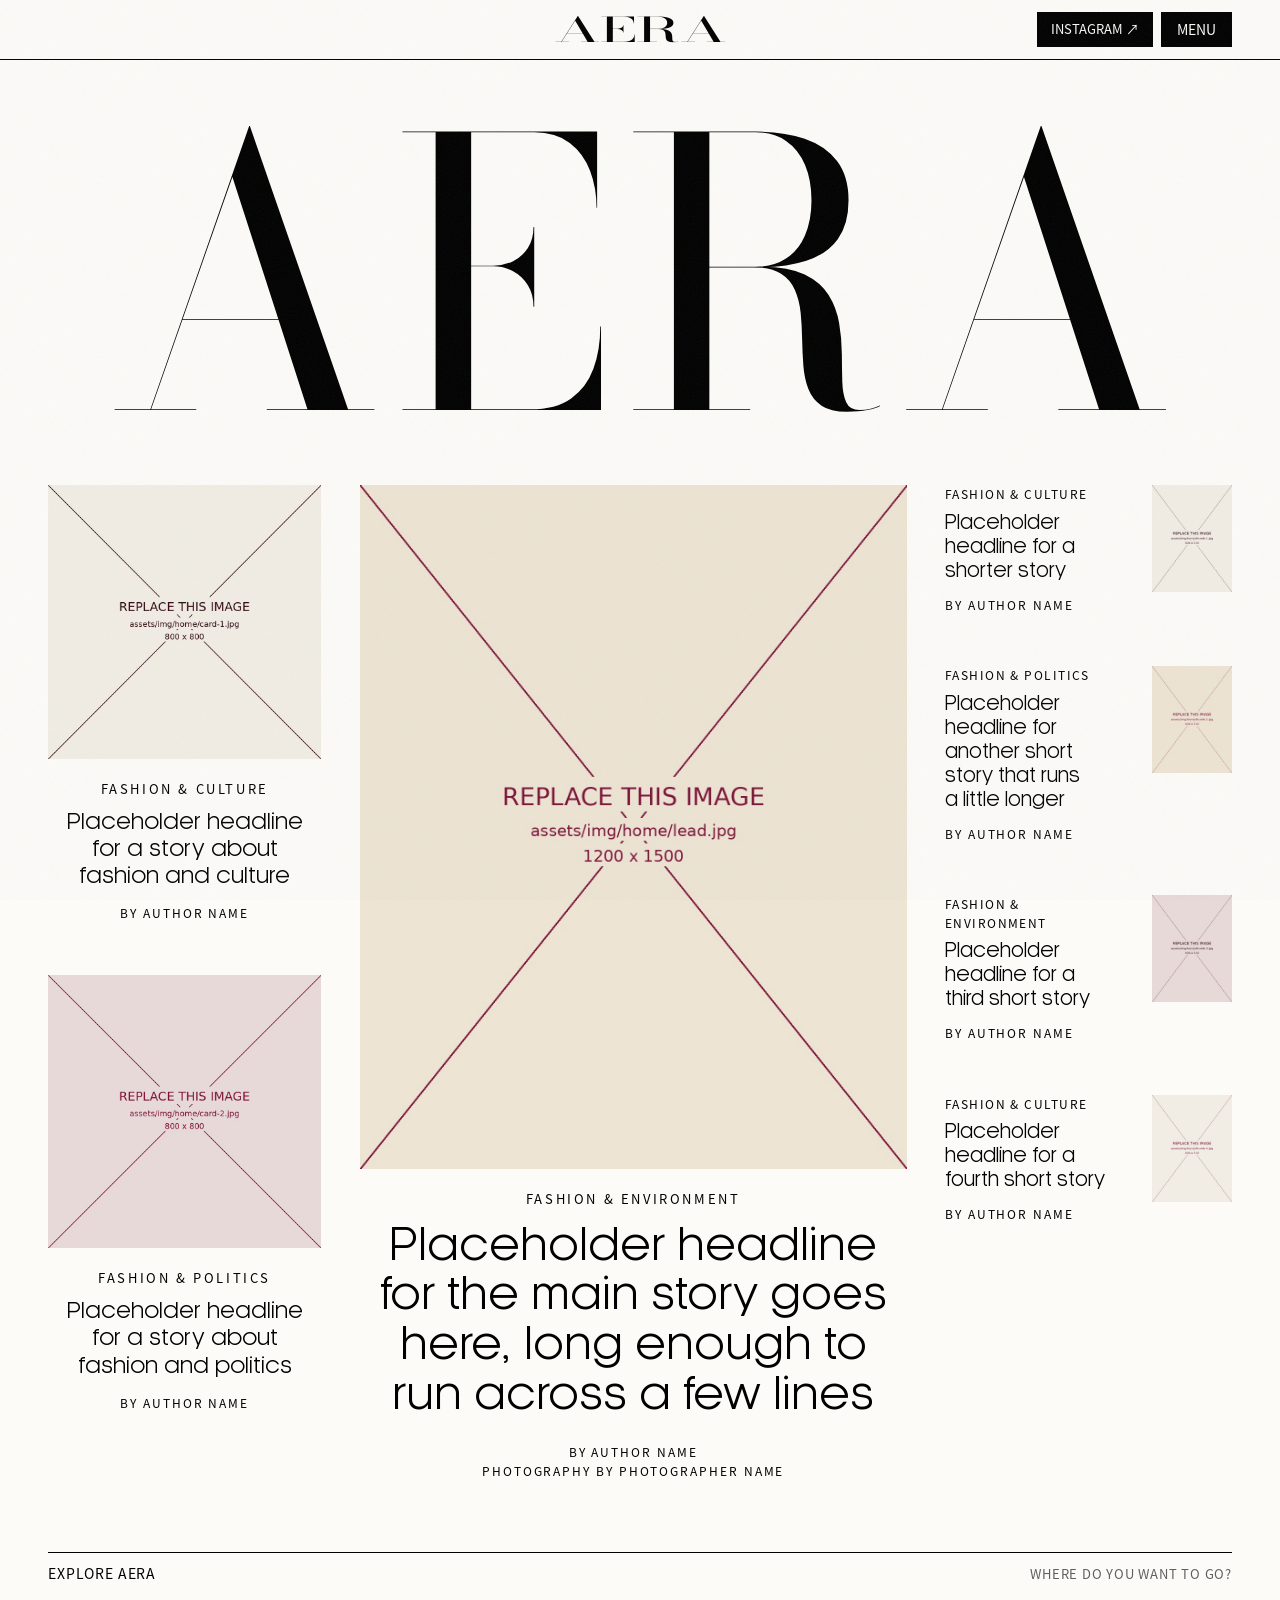
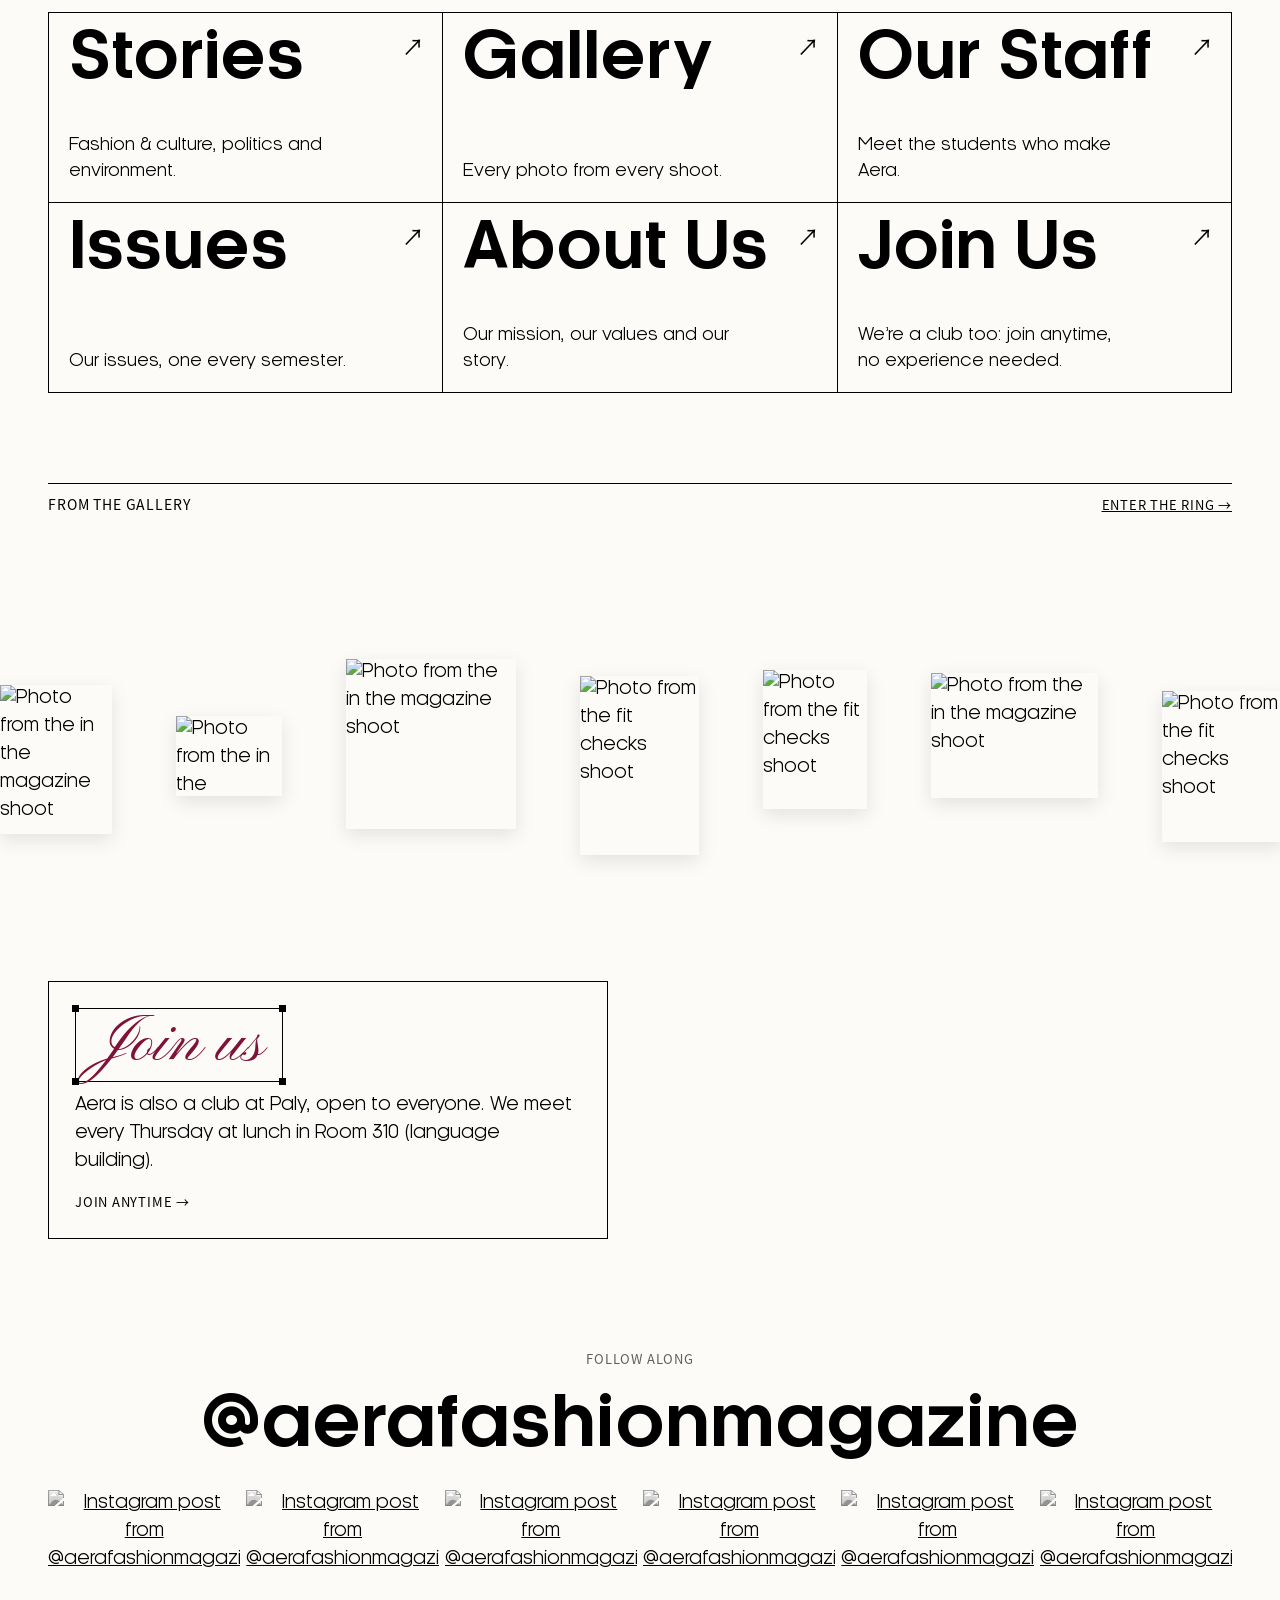
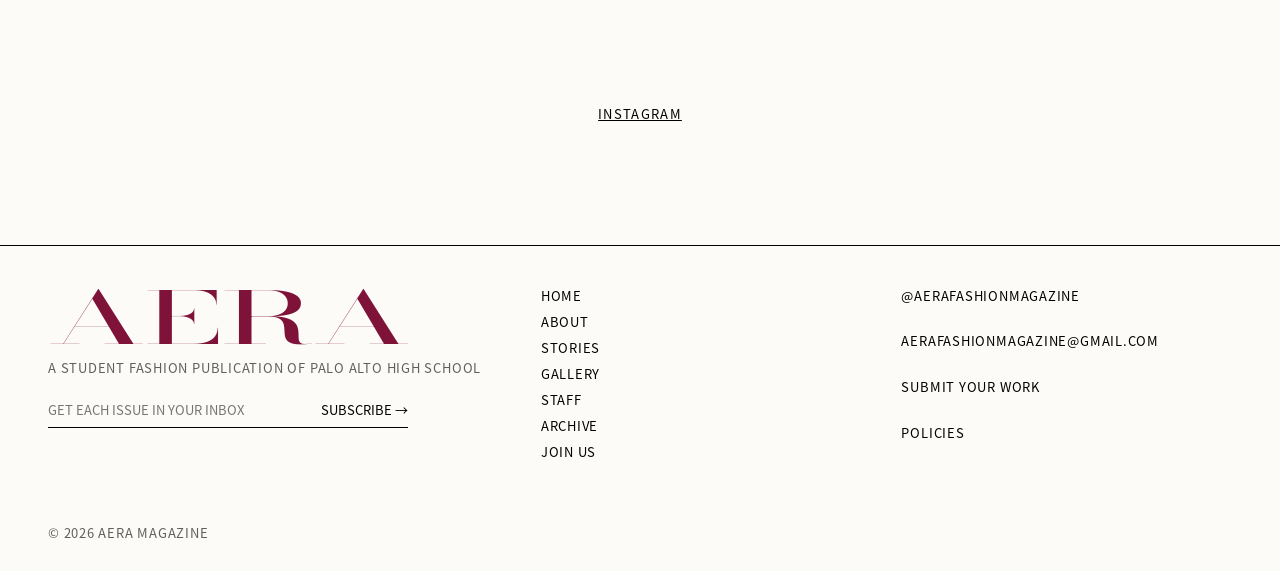
==== index.html @ 4d57c0d3 "Add the lace hover effect to the top bar AERA logo Hovering (or keyboard-focusing) the logo now fill" ====
<!doctype html>
<html lang="en">
<head>
  <meta charset="utf-8">
  <meta name="viewport" content="width=device-width, initial-scale=1">
  <title>Aera Magazine</title>
  <meta name="description" content="Aera Magazine — a student-run fashion publication. Stories, photography, staff and every issue.">
  <link rel="preconnect" href="https://fonts.googleapis.com">
  <link rel="preconnect" href="https://fonts.gstatic.com" crossorigin>
  <link href="https://fonts.googleapis.com/css2?family=Anton&family=Bodoni+Moda:opsz,wght@6..96,400..700&family=Pinyon+Script&display=swap" rel="stylesheet">
  <link rel="preload" href="assets/fonts/OPTIOnyx.otf" as="font" type="font/otf" crossorigin>
  <link rel="stylesheet" href="assets/css/style.css?v=2026111222451">
</head>
<body data-page="home">
  <div id="site-header"></div>

  <main>

    <section class="hero-name">
      <h1 class="wordmark" aria-label="Aera">
        <span>A</span><span>E</span><span>R</span><span>A</span>
      </h1>
    </section>

    <!-- FEATURED STORIES (placeholder content: see "Home page featured stories" in HOW-TO-EDIT.md)
         Photos: replace the files in assets/img/home/ keeping the same file names (lead.jpg, card-1.jpg, card-2.jpg, thumb-1.jpg … thumb-4.jpg).
         Words: change the text between the tags. Each link goes to the Stories page until a story has its own page.
         The bookshelf now lives on the Archive page. -->
    <section class="feed" aria-label="Featured stories">

      <div class="feed-col feed-left">
        <article class="feed-card">
          <a href="stories.html">
            <img src="assets/img/home/card-1.jpg" alt="Placeholder photo for a story" width="800" height="800">
            <span class="feed-cat">Fashion &amp; Culture</span>
            <h3 class="feed-title">Placeholder headline for a story about fashion and culture</h3>
            <span class="feed-by">By Author Name</span>
          </a>
        </article>
        <article class="feed-card">
          <a href="stories.html">
            <img src="assets/img/home/card-2.jpg" alt="Placeholder photo for a story" width="800" height="800">
            <span class="feed-cat">Fashion &amp; Politics</span>
            <h3 class="feed-title">Placeholder headline for a story about fashion and politics</h3>
            <span class="feed-by">By Author Name</span>
          </a>
        </article>
      </div>

      <div class="feed-col feed-main">
        <article class="feed-card feed-lead">
          <a href="stories.html">
            <img src="assets/img/home/lead.jpg" alt="Placeholder photo for the main story" width="1200" height="1500">
            <span class="feed-cat">Fashion &amp; Environment</span>
            <h3 class="feed-title">Placeholder headline for the main story goes here, long enough to run across a few lines</h3>
            <span class="feed-by">By Author Name<br>Photography by Photographer Name</span>
          </a>
        </article>
      </div>

      <div class="feed-col feed-right">
        <article class="feed-item">
          <a href="stories.html">
            <div class="feed-text">
              <span class="feed-cat">Fashion &amp; Culture</span>
              <h3 class="feed-title">Placeholder headline for a shorter story</h3>
              <span class="feed-by">By Author Name</span>
            </div>
            <img src="assets/img/home/thumb-1.jpg" alt="Placeholder photo for a story" width="400" height="533">
          </a>
        </article>
        <article class="feed-item">
          <a href="stories.html">
            <div class="feed-text">
              <span class="feed-cat">Fashion &amp; Politics</span>
              <h3 class="feed-title">Placeholder headline for another short story that runs a little longer</h3>
              <span class="feed-by">By Author Name</span>
            </div>
            <img src="assets/img/home/thumb-2.jpg" alt="Placeholder photo for a story" width="400" height="533">
          </a>
        </article>
        <article class="feed-item">
          <a href="stories.html">
            <div class="feed-text">
              <span class="feed-cat">Fashion &amp; Environment</span>
              <h3 class="feed-title">Placeholder headline for a third short story</h3>
              <span class="feed-by">By Author Name</span>
            </div>
            <img src="assets/img/home/thumb-3.jpg" alt="Placeholder photo for a story" width="400" height="533">
          </a>
        </article>
        <article class="feed-item">
          <a href="stories.html">
            <div class="feed-text">
              <span class="feed-cat">Fashion &amp; Culture</span>
              <h3 class="feed-title">Placeholder headline for a fourth short story</h3>
              <span class="feed-by">By Author Name</span>
            </div>
            <img src="assets/img/home/thumb-4.jpg" alt="Placeholder photo for a story" width="400" height="533">
          </a>
        </article>
      </div>

    </section>

    <div class="wrap">
      <!-- explore: one big, obvious door into every section -->
      <section style="margin-top:70px" aria-label="Explore Aera">
        <div class="section-label"><h2>explore aera</h2><span class="mono muted">where do you want to go?</span></div>
        <nav class="explore">
          <a class="tile" href="stories.html" data-view="go →"><span class="t">Stories</span><span class="d">Fashion &amp; culture, politics and environment.</span><span class="arrow">↗</span></a>
          <a class="tile" href="gallery.html" data-view="go →"><span class="t">Gallery</span><span class="d">Every photo from every shoot.</span><span class="arrow">↗</span></a>
          <a class="tile" href="staff.html" data-view="go →"><span class="t">Our Staff</span><span class="d">Meet the students who make Aera.</span><span class="arrow">↗</span></a>
          <a class="tile" href="archive.html" data-view="go →"><span class="t">Issues</span><span class="d">Our issues, one every semester.</span><span class="arrow">↗</span></a>
          <a class="tile" href="about.html" data-view="go →"><span class="t">About Us</span><span class="d">Our mission, our values and our story.</span><span class="arrow">↗</span></a>
          <a class="tile" href="join.html" data-view="go →"><span class="t">Join Us</span><span class="d">We’re a club too: join anytime, no experience needed.</span><span class="arrow">↗</span></a>
        </nav>
      </section>
    </div>

    <!-- gallery teaser -->
    <section style="margin-top:90px">
      <div class="wrap"><div class="section-label"><h2>from the gallery</h2><a class="mono" href="gallery.html">enter the ring →</a></div></div>
      <div class="marquee"><div class="marquee-track" id="marquee"></div></div>
    </section>

    <div class="wrap">
      <section class="mission-strip">
        <a class="join-card reveal" href="join.html" data-view="join →">
          <span class="select-box"><i></i><span class="script">Join us</span></span>
          <p>Aera is also a club at Paly, open to everyone. We meet every Thursday at lunch in Room 310 (language building).</p>
          <p class="mono" style="margin-top:16px">join anytime →</p>
        </a>
      </section>

      <section class="ig-block">
        <span class="mono muted">follow along</span>
        <a class="ig-handle" href="https://www.instagram.com/aerafashionmagazine/" target="_blank" rel="noopener">@aerafashionmagazine</a>
        <div class="ig-grid" id="ig-grid"></div>
        <div class="socials"><a href="https://www.instagram.com/aerafashionmagazine/" target="_blank" rel="noopener">instagram</a></div>
      </section>
    </div>
  </main>

  <div id="site-footer"></div>

  <script src="assets/js/data.js?v=2026111222451"></script>
  <script src="assets/js/main.js?v=2026111222451"></script>
</body>
</html>
---- assets/css/style.css ----
/* ==================================================================
   AERA MAGAZINE — styles
   Quiet paper frame + loud editorial moments.
================================================================== */

/* RODE (Noto Sans CJK, SIL OFL) cut down to Latin: section headers, bylines, labels, always ALL CAPS */
@font-face { font-family: 'Rode'; src: url('../fonts/rode.woff2') format('woff2'); font-display: swap; }
/* Kamerik 105: titles (bold) and reading text (book). TODO: confirm a web licence */
@font-face { font-family: 'Kamerik'; src: url('../fonts/kamerik-book.woff2') format('woff2'); font-weight: 400; font-display: swap; }
@font-face { font-family: 'Kamerik'; src: url('../fonts/kamerik-bold.woff2') format('woff2'); font-weight: 700; font-display: swap; }
@font-face { font-family: 'Kamerik Title'; src: url('../fonts/kamerik-bold.woff2') format('woff2'); font-display: swap; }
/* brand font — OPTI Onyx (Castcraft). TODO: confirm a web licence before going public */
@font-face {
  font-family: 'Onyx';
  src: url('../fonts/OPTIOnyx.otf') format('opentype');
  font-display: swap;
}

:root {
  --paper: #FCFBF8;   /* page background: white with a hint of warmth */
  --panel: #F1EDE5;   /* soft stone behind the bookshelf and gallery ring */
  --ink: #000000;
  --muted: #5F5F5F;
  --line: #DDDDDD;

  /* AERA palette: mostly black & white, with these accents */
  --amaranth: #7F1239;           /* Dark Amaranth: main accent */
  --ivory: #FFF8E7;              /* Ivory Mist */
  --mahogany: #330B13;           /* Rich Mahogany */
  --pink: var(--ivory);          /* soft backgrounds */
  --butter: #FFF8E7;
  --cobalt: #000000;
  --magenta: #7F1239;
  --cherry: #7F1239;
  --yellow: #FFF8E7;
  --wine: #330B13;
  --forest: #330B13;
  --orange: #7F1239;
  --mustard: #FFF8E7;

  --logo: #7F1239;               /* AERA logo colour (dark amaranth) */
  --issue: var(--pink);          /* current issue colour — re-theme per issue */

  --f-brand: 'Onyx', 'Bodoni Moda', Georgia, serif;   /* AERA logo font: only for the word AERA */
  --f-title: 'Bodoni Moda', 'Didot', Georgia, serif;  /* big display titles (page titles, ring, menu) */
  --f-display: 'Montserrat', system-ui, sans-serif;
  --f-mono: 'Rode', 'Helvetica Neue', Arial, sans-serif;  /* labels, bylines, small text: always uppercase */
  --f-dot: var(--f-mono);
  --f-serif: 'Kamerik', 'Helvetica Neue', Arial, sans-serif;  /* descriptions + article text */
  --f-didone: var(--f-serif);
  --f-cond: 'Kamerik Title', 'Helvetica Neue', Arial, sans-serif;  /* article/section titles: Kamerik bold, normal case */
  --f-script: 'Pinyon Script', cursive;
  --f-num: 'Anton', 'Impact', sans-serif;  /* big numbers only (01, 02, 03) */

  --gutter: clamp(16px, 4vw, 48px);
  --nav-h: 60px;
}

*, *::before, *::after { box-sizing: border-box; }
html { scroll-behavior: smooth; }
body {
  margin: 0;
  background: var(--paper);
  color: var(--ink);
  font-family: var(--f-serif);
  font-size: 18px;
  line-height: 1.55;
  -webkit-font-smoothing: antialiased;
  overflow-x: hidden;
}
img { display: block; max-width: 100%; }
a { color: inherit; }
button { font: inherit; color: inherit; background: none; border: 0; cursor: pointer; padding: 0; }
::selection { background: var(--magenta); color: #fff; }

/* film grain over everything */
body::after {
  content: '';
  position: fixed; inset: 0;
  pointer-events: none;
  z-index: 9000;
  opacity: .06;
  background-image: url("data:image/svg+xml,%3Csvg xmlns='http://www.w3.org/2000/svg' width='180' height='180'%3E%3Cfilter id='n'%3E%3CfeTurbulence type='fractalNoise' baseFrequency='.85' numOctaves='3' stitchTiles='stitch'/%3E%3C/filter%3E%3Crect width='100%25' height='100%25' filter='url(%23n)'/%3E%3C/svg%3E");
}

/* ---------- type helpers ---------- */
.mono { font-family: var(--f-mono); font-size: 13px; letter-spacing: .06em; text-transform: uppercase; }
.dot  { font-family: var(--f-dot); text-transform: uppercase; font-weight: 400; letter-spacing: .08em; }
.script { font-family: var(--f-script); font-weight: 400; }
.muted { color: var(--muted); }
.wrap { padding-inline: var(--gutter); max-width: 1440px; margin-inline: auto; }
.sr-only { position: absolute; width: 1px; height: 1px; overflow: hidden; clip: rect(0 0 0 0); white-space: nowrap; }

.section-label {
  display: flex; justify-content: space-between; align-items: baseline;
  border-top: 1px solid var(--ink);
  padding-top: 10px; margin-bottom: 28px;
}
.section-label h2 { font-family: var(--f-mono); font-size: 14px; font-weight: 700; font-weight: 400; letter-spacing: .06em; margin: 0; text-transform: uppercase; }

:focus-visible { outline: 2px solid var(--cobalt); outline-offset: 3px; }

/* ---------- nav ---------- */
.site-nav {
  position: sticky; top: 0; z-index: 500;
  height: var(--nav-h);
  display: flex; align-items: center; justify-content: space-between; gap: 16px;
  padding-inline: var(--gutter);
  background: color-mix(in srgb, var(--paper) 94%, transparent);
  backdrop-filter: blur(8px);
  -webkit-backdrop-filter: blur(8px);
  border-bottom: 1px solid var(--ink);
}
.site-nav a { text-decoration: none; }
/* logo: centred, and stretched wide like the brand logo file (OPTIOnyx at scaleX 1.83, no extra tracking) */
.nav-logo { position: absolute; left: 50%; top: 50%; transform: translate(-50%, -50%) scaleX(1.83); font-family: var(--f-brand); font-weight: 400; letter-spacing: 0; font-size: 34px; line-height: 1; text-transform: uppercase; color: var(--ink); white-space: nowrap; padding: .15em .2em; /* room so the lace hover paints right up to the letter edges */ }
@media (max-width: 480px) { .nav-logo { font-size: 28px; } }   /* keeps it clear of the menu button on small phones */
/* hover (or keyboard focus): the same lace print as the big AERA, across the whole word. The tile is sized to cancel the logo's 1.83x stretch, so the lace isn't squashed. */
.nav-logo:hover, .nav-logo:focus-visible {
  background: url('../img/lace-texture.webp') center / calc(1.8em / 1.83) 2.755em, var(--logo);
  -webkit-background-clip: text; background-clip: text;
  -webkit-text-fill-color: transparent;
}
.nav-logo small { font-family: var(--f-mono); font-size: 10px; letter-spacing: .08em; text-transform: uppercase; color: var(--magenta); margin-left: -.2em; }
.nav-links { display: none; }   /* tabs removed: the menu button covers every page */
/* tabs: clear pills, the current page is filled pink */
.nav-links a {
  font-family: var(--f-mono); text-transform: uppercase; font-size: 14px; letter-spacing: .03em;
  padding: 7px 14px; border-radius: 0; border: 1px solid transparent;
  transition: background .2s, color .2s, border-color .2s;
}
.nav-links a:hover { border-color: var(--ink); }
.nav-links a[aria-current="page"] { background: var(--magenta); color: #fff; border-color: var(--magenta); font-weight: 700; }
.nav-ig { font-family: var(--f-mono); text-transform: uppercase; font-size: 13px; white-space: nowrap; padding: 7px 14px; border-radius: 0; background: var(--ink); color: var(--paper); }
.nav-ig:hover { background: var(--magenta); }
.nav-toggle { font-family: var(--f-mono); text-transform: uppercase; font-size: 14px; padding: 7px 16px; border-radius: 0; background: var(--ink); color: var(--paper); }

.nav-right { display: flex; align-items: center; gap: 8px; margin-left: auto; }   /* keeps the menu button on the right now the logo is centred */
.nav-toggle { display: block !important; }
@media (max-width: 1100px) { .nav-links, .nav-ig { display: none; } }

/* full-screen menu — every screen size */
.mobile-menu {
  position: fixed; inset: 0; z-index: 600;
  background: var(--ink); color: var(--paper);
  display: grid; grid-template-columns: 1fr; grid-template-rows: auto 1fr;
  padding: 16px var(--gutter) 28px;
  transform: translateY(-100%);
  transition: transform .55s cubic-bezier(.7, 0, .2, 1);
  overflow-y: auto;
}
.mobile-menu.open { transform: none; }
.menu-top { display: flex; justify-content: space-between; align-items: center; min-height: calc(var(--nav-h) - 16px); }
.menu-logo { font-family: var(--f-brand); font-size: 34px; letter-spacing: 0; text-transform: uppercase; color: var(--ivory); transform: scaleX(1.83); transform-origin: left center; }   /* on the black menu; wide like the brand logo file, same as .nav-logo */
.mobile-menu .close { font-family: var(--f-mono); text-transform: uppercase; font-size: 14px; color: var(--ink); background: var(--paper); padding: 7px 16px; }
.mobile-menu .close:hover { background: var(--magenta); color: #fff; }
/* page names with the meeting + Instagram line right under them, centred together */
.menu-body { display: flex; flex-direction: column; justify-content: center; gap: 26px; padding: 24px 0; }
.menu-links { display: flex; flex-direction: column; }
@media (min-width: 1000px) { .menu-body { padding-right: calc(clamp(70px, 9vw, 130px) + 40px); } }
.menu-links a { display: block; text-decoration: none; border-bottom: 1px solid #ffffff1f; padding: 2px 0; color: #ffffff99; }
.menu-links span { display: inline-block; font-family: var(--f-title); text-transform: uppercase; font-size: clamp(36px, min(9.5vh, 15vw), 112px); line-height: .98; letter-spacing: .02em; transition: color .25s, transform .35s cubic-bezier(.3, 1.4, .5, 1); }
.menu-links a:hover span, .menu-links a:focus-visible span, .menu-links a[aria-current="page"] span { color: var(--paper); }
/* faint vertical lace trim down the right edge of the menu */
.mobile-menu::after { content: ''; position: absolute; top: 0; right: 0; bottom: 0; width: clamp(70px, 9vw, 130px); pointer-events: none;
  background: url('../img/lace-vertical-white.webp') repeat-y right center / 100% auto; opacity: .14; }
.menu-links a:hover span { transform: translateX(14px); }
.menu-info { display: flex; flex-wrap: wrap; gap: 6px 28px; color: #ffffff80; font-size: 11px; }
.menu-info p { margin: 0; }
.menu-info a { color: var(--paper); text-decoration: none; }
.menu-info a:hover { color: #FFF8E7; }
/* ---------- hero / ornament ---------- */
.ornament-row {
  display: grid; grid-template-columns: 1fr 1fr; gap: 6px;
  padding: 18px var(--gutter) 0;
}
.ornament { width: 100%; height: auto; overflow: visible; will-change: transform, opacity; }
.ornament path { fill: none; stroke: var(--ink); stroke-width: 2.3; stroke-linecap: round; stroke-linejoin: round; }

.hero-name { --fs: clamp(120px, 29vw, 400px); position: relative; text-align: center; padding: 56px var(--gutter) 10px; }
.hero-name .wordmark, .hero-name .hero-sub { position: relative; z-index: 2; }
.wordmark {
  font-family: var(--f-brand); font-weight: 400;
  font-size: var(--fs);
  letter-spacing: .04em; line-height: .86;
  color: var(--ink);
  margin: 0; padding-left: .04em;
  display: inline-flex;
}
.wordmark span { display: inline-block; }
.wordmark span:hover, .wordmark span.lit {
  /* lace print shows through the letter, in the logo colour */
  padding: .25em .3em; margin: -.25em -.3em;
  background: url('../img/lace-texture.webp') center / 1.8em auto, var(--logo);
  -webkit-background-clip: text; background-clip: text;
  -webkit-text-fill-color: transparent;
}
.hero-sub { display: flex; flex-direction: column; gap: 8px; margin-top: 34px; align-items: center; }
.hero-sub .mono { color: var(--muted); }

/* ---------- bookshelf ---------- */
.shelf-panel {
  position: relative;
  margin: 34px var(--gutter) 0;
  background: var(--panel);
  padding: 28px 0 0;
  overflow: hidden;
}
.panel-corners { position: absolute; inset: 12px 16px auto; display: flex; justify-content: space-between; z-index: 2; }
.panel-corners span { font-family: var(--f-mono); font-size: 11px; letter-spacing: .08em; text-transform: uppercase; }
.shelf-title {
  font-family: var(--f-title); font-weight: 400;
  font-size: clamp(48px, 8vw, 116px); line-height: .9;
  text-align: center; margin: 26px 0 0; letter-spacing: -.01em;
}
.aera-word { font-family: var(--f-brand); }
em { font-style: normal; }
main p em, main li em { color: var(--magenta); }
.shelf-title em, .page-title em { font-family: var(--f-script); font-style: normal; font-weight: 400; color: var(--magenta); font-size: 1.04em; letter-spacing: 0; text-transform: none; padding-right: .06em; }
.shelf {
  position: relative;
  height: 330px;
  margin-top: 18px;
  touch-action: pan-y;
  user-select: none;
  cursor: grab;
}
.shelf:active { cursor: grabbing; }
.shelf::after { content: ''; position: absolute; left: 0; right: 0; bottom: 0; height: 22px; background: linear-gradient(#0000, #0000000d); pointer-events: none; }
.shelf-hint { display: flex; justify-content: space-between; padding: 12px 16px 14px; }
.book {
  position: absolute; left: 0; bottom: 20px;
  height: var(--h);
  perspective: 1100px;
  text-decoration: none;
  will-change: transform;
}
.book-3d { position: absolute; inset: 0; transition: transform .35s ease; }
.book:hover .book-3d, .book.open .book-3d { transform: translateY(-10px); }
.spine, .cover {
  position: absolute; top: 0; left: 0; height: 100%;
  backface-visibility: hidden; -webkit-backface-visibility: hidden;
  will-change: transform;
  transition: transform .75s cubic-bezier(.6, .05, .2, 1), filter .75s;
  box-shadow: inset -2px 0 0 #0000001f, inset 2px 0 0 #ffffff26, 2px 2px 6px #0000001c;
}
.spine {
  width: var(--sw);
  background: var(--c);
  color: var(--t);
  transform-origin: right center;
  display: flex; flex-direction: column; align-items: center; justify-content: space-between;
  padding: 10px 0;
  overflow: hidden;
}
.book.lean .book-3d { transform: rotate(-4deg); transform-origin: bottom right; }
.book.lean:hover .book-3d, .book.lean.open .book-3d { transform: translateY(-10px); }
.spine-title { writing-mode: vertical-rl; transform: rotate(180deg); white-space: nowrap; line-height: 1; }
.spine-sub { writing-mode: vertical-rl; transform: rotate(180deg); font-family: var(--f-mono); font-size: 9px; letter-spacing: .1em; text-transform: uppercase; opacity: .8; }
.spine .dotmark { width: 6px; height: 6px; border-radius: 0; background: var(--cherry); flex: none; }
.f-cond   .spine-title { font-family: var(--f-cond); font-size: calc(var(--sw) * .58); letter-spacing: .04em; text-transform: uppercase; }
.f-didone .spine-title { font-family: var(--f-didone); font-size: calc(var(--sw) * .44); }
.f-mono   .spine-title { font-family: var(--f-mono); font-size: 10px; letter-spacing: .12em; text-transform: uppercase; }
.f-script .spine-title { font-family: var(--f-script); font-size: calc(var(--sw) * .55); }
.f-dot    .spine-title { font-family: var(--f-dot); text-transform: uppercase; font-weight: 600; font-size: calc(var(--sw) * .42); letter-spacing: .1em; }
.f-spaced .spine-title { font-family: var(--f-cond); font-size: calc(var(--sw) * .5); letter-spacing: .3em; text-transform: uppercase; }

.cover {
  width: var(--cw);
  transform-origin: left center;
  transform: rotateY(90deg);
  background: var(--c);
  color: #fff;
  overflow: hidden;
}
.cover img { width: 100%; height: 100%; object-fit: cover; }
.cover .mast {
  position: absolute; top: 8px; left: 0; right: 0; text-align: center;
  font-family: var(--f-brand); font-size: calc(var(--cw) * .42); line-height: .9; letter-spacing: .03em;
  color: #fff; text-shadow: 0 1px 8px #0006;
}
.cover .cap {
  position: absolute; left: 8px; right: 8px; bottom: 8px;
  font-family: var(--f-mono); text-transform: uppercase; font-size: 9.5px; line-height: 1.3; letter-spacing: .04em;
  color: #fff; text-shadow: 0 1px 6px #0007;
}
.book.open .spine { transform: rotateY(-88deg); filter: brightness(.6); }
.book.open .cover { transform: rotateY(0); }

/* ---------- latest stories list ---------- */
.latest { margin-top: 90px; }
.story-list { list-style: none; margin: 0; padding: 0; }
.story-row a {
  display: grid; grid-template-columns: 56px 150px 1fr 170px 110px;
  gap: 18px; align-items: baseline;
  padding: 16px 0;
  border-bottom: 1px solid var(--line);
  text-decoration: none;
  position: relative;
}
.story-row .t { font-family: var(--f-cond); letter-spacing: .01em; font-size: clamp(22px, 2.6vw, 36px); line-height: 1.08; transition: transform .35s, color .3s; }
.story-row a:hover .t { transform: translateX(14px); color: var(--row-c, var(--magenta)); }
.story-row .thumb {
  position: absolute; right: 22%; top: 50%; width: 150px; aspect-ratio: 3/4; object-fit: cover;
  transform: translateY(-50%) rotate(4deg) scale(.6); opacity: 0;
  transition: opacity .25s, transform .4s cubic-bezier(.3, 1.4, .5, 1);
  pointer-events: none; z-index: 3;
}
.story-row a:hover .thumb { opacity: 1; transform: translateY(-50%) rotate(-3deg) scale(1); }
@media (max-width: 820px) {
  .story-row a { grid-template-columns: 1fr; gap: 4px; }
  .story-row .n, .story-row .thumb { display: none; }
}

/* ---------- photo-filled giant type ---------- */
.poster-block {
  position: relative;
  background: var(--pc, var(--magenta));
  padding: clamp(20px, 3vw, 40px);
  display: block;
  text-decoration: none;
  overflow: hidden;
}
.photo-type {
  font-family: var(--f-cond);
  text-transform: uppercase;
  line-height: .84;
  letter-spacing: -.01em;
  margin: 0;
  background-image: var(--img);
  background-size: cover; background-position: center;
  -webkit-background-clip: text; background-clip: text;
  color: transparent;
  filter: contrast(1.15) saturate(1.2);
}
.photo-type span { display: block; }
.poster-block .photo-type { font-size: clamp(64px, 15.5vw, 250px); transition: background-position 1.2s ease; }
.poster-block:hover .photo-type { background-position: 50% 30%; }
.poster-meta { display: flex; justify-content: space-between; color: #fff; margin-top: 14px; mix-blend-mode: difference; }

/* ---------- marquee of cutouts ---------- */
.marquee { overflow: hidden; padding: 60px 0 40px; }
.marquee-track { display: flex; align-items: center; gap: clamp(30px, 5vw, 80px); width: max-content; animation: marquee 70s linear infinite; }
.marquee:hover .marquee-track { animation-play-state: paused; }
@keyframes marquee { to { transform: translateX(-50%); } }
.cutout { position: relative; flex: none; text-decoration: none; transition: transform .45s cubic-bezier(.3, 1.5, .5, 1); }
.cutout img { width: 100%; height: 100%; object-fit: cover; box-shadow: 0 6px 18px #0000001a; }
.cutout:hover { transform: translateY(-14px) rotate(-4deg) scale(1.06); z-index: 2; }
.cutout .cap { position: absolute; left: 0; top: 100%; margin-top: 8px; opacity: 0; transition: opacity .3s; white-space: nowrap; }
.cutout:hover .cap { opacity: 1; }

/* ---------- mission / join strip ---------- */
.mission-strip { display: grid; grid-template-columns: minmax(0, 560px); gap: 40px; margin-top: 90px; align-items: end; }
.join-card {
  border: 1px solid var(--ink); padding: 26px; position: relative; text-decoration: none; display: block;
  transition: background .3s, color .3s;
}
.join-card:hover { background: var(--ink); color: var(--paper); }
.join-card .script { font-size: 64px; line-height: 1; color: var(--magenta); }
.join-card p { margin: 10px 0 0; }
@media (max-width: 820px) { .mission-strip { grid-template-columns: 1fr; } }

/* selection-box script accent (the "Portfolio" pin) */
.select-box { position: relative; display: inline-block; padding: 4px 18px; border: 1px solid var(--ink); }
.select-box::before, .select-box::after,
.select-box > i::before, .select-box > i::after {
  content: ''; position: absolute; width: 7px; height: 7px; background: var(--ink);
}
.select-box::before { left: -4px; top: -4px; }
.select-box::after { right: -4px; top: -4px; }
.select-box > i::before { left: -4px; bottom: -4px; }
.select-box > i::after { right: -4px; bottom: -4px; }

/* ---------- instagram ---------- */
.ig-block { margin-top: 110px; text-align: center; }
.ig-block > .mono { display: block; margin-bottom: 22px; }
.ig-handle {
  display: inline-block; text-decoration: none;
  font-family: var(--f-cond);
  font-size: clamp(18px, 5.4vw, 76px); line-height: 1; max-width: 100%; white-space: nowrap;
  transition: color .3s;
}
.ig-handle:hover { color: var(--magenta); }
.ig-grid { display: grid; grid-template-columns: repeat(6, 1fr); gap: 6px; margin-top: 30px; }
.ig-grid a { aspect-ratio: 1; overflow: hidden; position: relative; }
.ig-grid img { width: 100%; height: 100%; object-fit: cover; transition: transform .6s, filter .4s; filter: grayscale(1); }
.ig-grid a:hover img { transform: scale(1.08); filter: none; }
.socials { display: flex; justify-content: center; gap: 28px; margin-top: 22px; flex-wrap: wrap; }
.socials a { font-family: var(--f-dot); text-transform: uppercase; font-weight: 400; font-size: 13px; letter-spacing: .1em; }
@media (max-width: 700px) { .ig-grid { grid-template-columns: repeat(3, 1fr); } }

/* ---------- footer ---------- */
.site-footer { margin-top: 120px; padding: 40px var(--gutter) 28px; border-top: 1px solid var(--ink); display: grid; grid-template-columns: 1.4fr 1fr 1fr; gap: 30px; }
.site-footer .big { width: fit-content; /* box hugs the letters, so stretching it doesn't push the page wider than a phone screen */ font-family: var(--f-brand); font-weight: 400; letter-spacing: 0; font-size: 72px; line-height: .9; color: var(--logo); transform: scaleX(1.83); transform-origin: left center; }   /* wide like the brand logo file, same as .nav-logo */
.site-footer ul { list-style: none; padding: 0; margin: 0; display: grid; gap: 6px; }
.site-footer a { text-decoration: none; }
.site-footer a:hover { color: var(--magenta); }
.newsletter { display: flex; border-bottom: 1px solid var(--ink); margin-top: 14px; max-width: 360px; }
.newsletter input { flex: 1; border: 0; background: none; font-family: var(--f-mono); text-transform: uppercase; font-size: 13px; padding: 8px 0; outline: none; }
.newsletter button { font-family: var(--f-mono); text-transform: uppercase; font-size: 13px; }
.footer-base { grid-column: 1 / -1; display: flex; justify-content: space-between; flex-wrap: wrap; gap: 10px; margin-top: 30px; }
@media (max-width: 820px) { .site-footer { grid-template-columns: 1fr; } }

/* ---------- generic page header ---------- */
.page-head { padding: 60px var(--gutter) 56px; text-align: center; }
.page-head .kicker { display: block; margin-bottom: 18px; color: var(--muted); }
.page-title {
  font-family: var(--f-title); font-weight: 400;
  font-size: clamp(76px, 15vw, 240px); line-height: .86; margin: 0; letter-spacing: 0;
}

/* ---------- stories index ---------- */
.filters { display: flex; flex-wrap: wrap; gap: 8px; justify-content: center; margin-bottom: 44px; }
.chip {
  font-family: var(--f-mono); text-transform: uppercase; font-size: 12px; letter-spacing: .05em;
  border: 1px solid var(--ink); border-radius: 0; padding: 5px 14px;
  transition: background .2s, color .2s;
}
.chip:hover, .chip[aria-pressed="true"] { background: var(--ink); color: var(--paper); }
.story-grid { display: grid; grid-template-columns: repeat(3, 1fr); gap: 54px 32px; }
.story-card { text-decoration: none; display: block; }
.story-card:nth-child(3n+2) { margin-top: 70px; }
.story-card .img { overflow: hidden; aspect-ratio: 4/5; background: var(--c); position: relative; }
.story-card img { width: 100%; height: 100%; object-fit: cover; transition: transform .8s cubic-bezier(.2, .7, .2, 1), filter .5s; filter: grayscale(.25); }
.story-card:hover img { transform: scale(1.05); filter: none; }
.story-card .img .big-letter {
  position: absolute; left: -.06em; bottom: -.22em;
  font-family: var(--f-didone); font-size: 220px; line-height: 1; color: var(--paper);
  mix-blend-mode: difference; pointer-events: none;
}
.story-card .meta { display: flex; justify-content: space-between; margin-top: 12px; }
.story-card h3 { font-family: var(--f-cond); font-weight: 400; font-size: 32px; line-height: 1.05; margin: 6px 0 6px; }
.story-card p { margin: 0; color: var(--muted); font-size: 16px; }
.story-card.hide { display: none; }
@media (max-width: 960px) { .story-grid { grid-template-columns: 1fr 1fr; } .story-card:nth-child(3n+2) { margin-top: 0; } .story-card:nth-child(2n) { margin-top: 50px; } }
@media (max-width: 600px) { .story-grid { grid-template-columns: 1fr; } .story-card:nth-child(2n) { margin-top: 0; } }

/* ---------- article ---------- */
.article-hero { position: relative; }
.hero-poster { background: var(--pc); padding: clamp(16px, 3vw, 40px); min-height: 88vh; display: flex; flex-direction: column; justify-content: space-between; }
.hero-poster .photo-type { font-size: clamp(70px, 17vw, 300px); }
.hero-poster .meta-row { display: flex; justify-content: space-between; color: #fff; mix-blend-mode: difference; flex-wrap: wrap; gap: 10px; }

.hero-spread { display: grid; grid-template-columns: 1fr 1fr; min-height: 88vh; }
.hero-spread .left { position: relative; overflow: hidden; }
.hero-spread .left img { width: 100%; height: 100%; object-fit: cover; }
.hero-spread .right { position: relative; padding: clamp(24px, 4vw, 64px); display: flex; flex-direction: column; justify-content: space-between; overflow: hidden; }
.hero-spread .giant-letter {
  position: absolute; right: -.08em; top: -.18em;
  font-family: var(--f-didone); font-size: clamp(300px, 46vw, 760px); line-height: 1; color: var(--pc); opacity: .95; pointer-events: none;
}
.hero-spread h1 { position: relative; font-family: var(--f-cond); font-weight: 400; font-size: clamp(44px, 6vw, 96px); line-height: .95; margin: 0; }
.hero-spread .dek { position: relative; font-size: 22px; max-width: 26ch; }
@media (max-width: 820px) { .hero-spread { grid-template-columns: 1fr; } .hero-spread .left { height: 60vh; } }

.hero-collage { position: relative; min-height: 92vh; padding: 40px var(--gutter); overflow: hidden; }
.pop-grid { display: grid; grid-template-columns: repeat(3, 1fr); width: min(560px, 80vw); aspect-ratio: 1; margin: 30px auto 0; position: relative; }
.pop-grid div { background-image: var(--img); background-size: 300% 300%; background-blend-mode: multiply; }
.pop-grid .star { position: absolute; width: 70px; height: 70px; background: var(--yellow); clip-path: polygon(50% 0, 61% 35%, 98% 35%, 68% 57%, 79% 91%, 50% 70%, 21% 91%, 32% 57%, 2% 35%, 39% 35%); z-index: 2; }
.scatter { position: absolute; inset: 0; pointer-events: none; }
.scatter span { position: absolute; font-family: var(--f-didone); line-height: .8; color: var(--ink); mix-blend-mode: multiply; }
.hero-collage h1 { position: relative; text-align: center; font-family: var(--f-cond); font-size: clamp(54px, 10vw, 150px); line-height: .9; margin: 30px 0 0; }
.hero-collage .dek { text-align: center; font-size: 22px; }

.article-meta { display: flex; gap: 22px; flex-wrap: wrap; justify-content: center; padding: 28px var(--gutter); border-bottom: 1px solid var(--line); }
.article-meta a { color: var(--magenta); }
.article-body { max-width: 1100px; margin: 60px auto 0; padding-inline: var(--gutter); }
.article-body .cols { columns: 2 320px; column-gap: 48px; }
.article-body .cols p { margin: 0 0 1em; }
.article-body .cols p:first-child::first-letter {
  float: left; font-family: var(--f-didone); font-size: 6.2em; line-height: .78; margin: .06em .08em 0 0; color: var(--pc);
}
.pull { position: relative; text-align: center; margin: 80px auto; max-width: 900px; padding-inline: var(--gutter); }
.pull blockquote { margin: 0; font-family: var(--f-didone); font-size: clamp(32px, 5vw, 70px); line-height: 1.04; position: relative; z-index: 1; }
.full-bleed { margin: 80px 0; position: relative; }
.full-bleed img { width: 100%; height: 80vh; object-fit: cover; }
.full-bleed .side-text { position: absolute; right: 10px; top: 0; bottom: 0; writing-mode: vertical-rl; color: #fff; mix-blend-mode: difference; display: flex; align-items: center; }
.credits { display: flex; justify-content: space-between; flex-wrap: wrap; gap: 8px; padding: 10px var(--gutter); }
.next-story { display: block; text-decoration: none; text-align: center; padding: 80px var(--gutter); border-top: 1px solid var(--ink); margin-top: 80px; }
.next-story .t { font-family: var(--f-cond); font-size: clamp(40px, 7vw, 110px); line-height: 1; display: block; margin-top: 12px; transition: color .3s; }
.next-story:hover .t { color: var(--magenta); }

/* ---------- about ---------- */
.divider { display: block; height: 0; margin: 80px auto; }
/* equal space above the title (from the kicker) and below it (to the lead sentence) */
.about-head { padding-bottom: 0; }
.about-head .kicker { margin-bottom: 36px; }
.about-title { text-transform: uppercase; font-weight: 600; font-size: clamp(34px, 5.8vw, 96px); line-height: 1; letter-spacing: .02em; }
.about-lead { text-align: center; max-width: 640px; margin: 36px auto 0; padding-inline: var(--gutter); font-size: 21px; line-height: 1.5; }
.about-mission { font-family: var(--f-serif); font-size: clamp(22px, 2.4vw, 32px); line-height: 1.35; max-width: 900px; margin: 0 0 50px; }
.values { display: grid; grid-template-columns: repeat(4, 1fr); gap: 0; border-top: 1px solid var(--ink); }
.value { padding: 24px 20px 40px; border-right: 1px solid var(--line); position: relative; overflow: hidden; }
.value:last-child { border-right: 0; }
.value .num { font-family: var(--f-num); font-size: 120px; line-height: 1; color: var(--logo); }
.value h3 { font-family: var(--f-cond); font-weight: 400; font-size: 28px; margin: 14px 0 10px; }
.value p { margin: 0; font-size: 16px; line-height: 1.5; color: var(--muted); }
.values-3 { grid-template-columns: repeat(3, 1fr); }
@media (max-width: 900px) { .values:not(.values-3) { grid-template-columns: 1fr 1fr; } }
@media (max-width: 700px) { .values-3 { grid-template-columns: 1fr; } .values-3 .value { border-right: 0; border-bottom: 1px solid var(--line); } }
@media (max-width: 560px) { .values { grid-template-columns: 1fr; } }
.history { display: grid; grid-template-columns: 1fr 1fr; gap: 50px; align-items: center; margin-top: 110px; }
.history .big-num { font-family: var(--f-num); font-size: clamp(120px, 20vw, 300px); line-height: .85; color: var(--logo); }
.about-copy { display: grid; gap: 18px; max-width: 52ch; }
.about-copy p { margin: 0; font-size: 19px; line-height: 1.55; }
.about-btns { display: flex; flex-wrap: wrap; gap: 12px; margin: 30px 0 0; }
@media (max-width: 820px) { .history { grid-template-columns: 1fr; } }

/* ---------- staff / masthead ---------- */
.masthead-group { margin-top: 70px; }
.board { display: flex; flex-wrap: wrap; gap: 46px 34px; }
.polaroid {
  width: 230px; background: #fff; padding: 12px 12px 18px;
  box-shadow: 0 10px 26px #00000018, 0 1px 2px #0002;
  transform: rotate(var(--r));
  transition: transform .45s cubic-bezier(.3, 1.5, .5, 1), box-shadow .3s;
  position: relative;
}
.polaroid::before { /* pin / tape */
  content: ''; position: absolute; top: -10px; left: 50%; width: 70px; height: 22px; transform: translateX(-50%) rotate(-3deg);
  background: color-mix(in srgb, var(--tape, var(--pink)) 75%, transparent);
}
.polaroid:hover { transform: rotate(0) translateY(-8px) scale(1.04); z-index: 3; box-shadow: 0 18px 40px #00000026; }
.polaroid .ph { position: relative; aspect-ratio: 4/5; overflow: hidden; background: #ddd; }
.polaroid .ph img { position: absolute; inset: 0; width: 100%; height: 100%; object-fit: cover; transition: opacity .5s; }
.polaroid .ph .alt { opacity: 0; }
.polaroid .ph .initials { position: absolute; inset: 0; display: grid; place-items: center; background: var(--ink); color: var(--paper); font-family: var(--f-title); font-size: clamp(54px, 7vw, 84px); letter-spacing: .04em; }
.polaroid:hover .ph .alt { opacity: 1; }
.polaroid h3 { font-family: var(--f-didone); font-weight: 400; font-size: 24px; margin: 12px 0 0; line-height: 1.05; }
.polaroid .role { color: var(--magenta); margin-top: 4px; }
.polaroid p { font-size: 15px; line-height: 1.4; margin: 8px 0 0; }
.polaroid .fave { font-family: var(--f-script); font-size: 22px; line-height: 1.1; margin-top: 8px; color: var(--ink); }
.polaroid .ig { display: inline-block; margin-top: 8px; text-decoration: none; }
.polaroid .ig:hover { color: var(--magenta); }
@media (max-width: 560px) { .board { justify-content: center; } .polaroid { width: min(300px, 86vw); } }

/* ---------- gallery ring ---------- */
.ring-frame {
  position: relative; margin: 0 var(--gutter);
  background: var(--panel); height: calc(100vh - var(--nav-h) - 90px); min-height: 560px;
  overflow: hidden;
}
.ring-frame .panel-corners { inset: 14px 18px auto; }
.ring-frame .panel-bottom { position: absolute; inset: auto 18px 14px; display: flex; justify-content: space-between; z-index: 2; }
.ring-frame .panel-bottom span { font-family: var(--f-mono); font-size: 11px; letter-spacing: .08em; text-transform: uppercase; }
.stage { position: absolute; inset: 0; touch-action: pan-y; user-select: none; cursor: grab; }
.stage:active { cursor: grabbing; }
.card {
  position: absolute; left: 50%; top: 50%;
  width: var(--cw); height: var(--ch);
  border-radius: 0;
  overflow: hidden;
  box-shadow: 0 10px 30px #00000020;
  will-change: transform;
  background: #ccc;
}
.card img { width: 100%; height: 100%; object-fit: cover; pointer-events: none; }
.card.type { display: grid; place-items: center; text-align: center; }
.card.type.t-a { background: var(--ink); color: #fff; font-family: var(--f-display); font-size: 120px; line-height: 1; }
.card.type.t-yep { background: #fff; color: var(--cherry); font-family: var(--f-cond); font-size: 64px; }
.card.type.t-aera { background: var(--cobalt); color: #fff; font-family: var(--f-brand); font-size: 64px; letter-spacing: .04em; }
.card.type.t-lime { background: #FFF8E7; color: var(--ink); font-family: var(--f-script); font-size: 44px; }
.card.type.t-txt { background: var(--ink); color: #fff; font-family: var(--f-mono); text-transform: uppercase; font-size: 11px; text-align: left; padding: 14px; place-items: start; line-height: 1.5; }
.ring-controls {
  position: absolute; left: 50%; top: 50%; transform: translate(-50%, -50%);
  display: grid; gap: 10px; z-index: 1;
  width: min(300px, 46%);
}
.ring-controls label { display: grid; grid-template-columns: 58px 1fr 58px; align-items: center; gap: 8px; font-family: var(--f-mono); font-size: 11px; color: #8b8b88; text-transform: uppercase; }
.ring-controls label span:last-child { text-align: right; }
.ring-controls input[type=range] { -webkit-appearance: none; appearance: none; height: 1px; background: #b8b8b4; }
.ring-controls input[type=range]::-webkit-slider-thumb { -webkit-appearance: none; width: 26px; height: 10px; border-radius: 0; background: var(--ink); cursor: pointer; }
.ring-controls input[type=range]::-moz-range-thumb { width: 26px; height: 10px; border-radius: 0; background: var(--ink); border: 0; cursor: pointer; }
.view-toggle { display: flex; justify-content: center; gap: 8px; margin: 0 0 22px; }

.masonry { columns: 4 240px; column-gap: 14px; }
.masonry button { display: block; width: 100%; margin-bottom: 14px; break-inside: avoid; position: relative; overflow: hidden; }
.masonry img { width: 100%; height: auto; transition: transform .6s; }
.masonry button:hover img { transform: scale(1.04); }
.masonry .cap { position: absolute; left: 8px; bottom: 8px; color: #fff; mix-blend-mode: difference; }
.masonry button.hide { display: none; }
[hidden] { display: none !important; }

/* lightbox */
.lightbox { position: fixed; inset: 0; z-index: 800; background: #0B0B0Bf2; color: var(--paper); display: grid; grid-template-rows: auto 1fr auto; padding: 16px var(--gutter); }
.lightbox .top, .lightbox .bottom { display: flex; justify-content: space-between; gap: 14px; flex-wrap: wrap; align-items: center; }
.lightbox .stagebox { display: grid; place-items: center; min-height: 0; padding: 16px 0; }
.lightbox img { max-height: 100%; max-width: 100%; object-fit: contain; }
.lightbox button { color: var(--paper); font-family: var(--f-mono); text-transform: uppercase; font-size: 13px; }
.lightbox button:hover { color: #FFF8E7; }

/* ---------- archive ---------- */
.issue-list { display: grid; grid-template-columns: repeat(auto-fill, minmax(220px, 1fr)); gap: 40px 28px; }
.issue-card { text-decoration: none; display: block; }
.issue-card .cv { aspect-ratio: 5/7; position: relative; overflow: hidden; background: var(--c); box-shadow: 0 10px 26px #0000001f; transition: transform .45s cubic-bezier(.3, 1.4, .5, 1); }
.issue-card:hover .cv { transform: translateY(-8px) rotate(-1.5deg); }
.issue-card .cv img { width: 100%; height: 100%; object-fit: cover; }
.issue-card .cv .mast { position: absolute; top: 10px; left: 0; right: 0; text-align: center; font-family: var(--f-brand); font-size: 84px; color: #fff; mix-blend-mode: difference; line-height: 1; }
.issue-card h3 { font-family: var(--f-didone); font-weight: 400; font-size: 28px; margin: 14px 0 2px; }
.issue-card p { margin: 6px 0 0; font-size: 15px; color: var(--muted); }

/* ---------- join / get involved ---------- */
.repeat-type { font-family: var(--f-cond); font-size: clamp(60px, 13vw, 200px); line-height: .95; margin: 14px 0 0; letter-spacing: -.02em; }
.repeat-type span { display: block; }
.repeat-type span:nth-child(1) { opacity: .25; } .repeat-type span:nth-child(2) { opacity: .55; }
.join-grid { display: grid; grid-template-columns: 1fr 1fr; gap: 50px; margin-top: 70px; }
.roles { list-style: none; margin: 0; padding: 0; }
.roles li { display: flex; justify-content: space-between; gap: 12px; border-bottom: 1px solid var(--line); padding: 14px 0; font-family: var(--f-didone); font-size: 24px; }
.roles li .mono { align-self: center; }
.btn {
  display: inline-block; text-decoration: none;
  font-family: var(--f-mono); text-transform: uppercase; font-size: 13px; letter-spacing: .04em;
  background: var(--ink); color: var(--paper); padding: 12px 22px; border-radius: 0;
  transition: background .2s;
}
.btn:hover { background: var(--magenta); }
.btn.ghost { background: transparent; color: var(--ink); border: 1px solid var(--ink); }
.btn.ghost:hover { background: var(--ink); color: var(--paper); }
.events { display: grid; gap: 0; border-top: 1px solid var(--ink); }
.event { display: grid; grid-template-columns: 140px 1fr auto; gap: 20px; padding: 20px 0; border-bottom: 1px solid var(--line); align-items: center; }
.event .d { font-family: var(--f-cond); font-size: 46px; line-height: 1; color: var(--magenta); }
.event h3 { font-family: var(--f-didone); font-weight: 400; font-size: 28px; margin: 0; }
.event p { margin: 2px 0 0; font-size: 15px; color: var(--muted); }
.form { display: grid; gap: 16px; max-width: 560px; }
.form label { display: grid; gap: 4px; }
.form input, .form select, .form textarea {
  font-family: var(--f-serif); font-size: 18px; background: transparent; border: 0; border-bottom: 1px solid var(--ink); padding: 8px 0; outline: none; color: var(--ink);
}
.form input:focus, .form textarea:focus, .form select:focus { border-color: var(--magenta); }
.policy-list { columns: 2 300px; column-gap: 40px; }
.policy-list details { break-inside: avoid; border-top: 1px solid var(--line); padding: 14px 0; }
.policy-list summary { font-family: var(--f-didone); font-size: 22px; cursor: pointer; }
.policy-list p { font-size: 16px; color: var(--muted); }
@media (max-width: 820px) { .join-grid { grid-template-columns: 1fr; } .event { grid-template-columns: 90px 1fr; } .event .btn { grid-column: 2; justify-self: start; } }

/* ---------- reveal on scroll ---------- */
.reveal { opacity: 0; transform: translateY(26px); transition: opacity .9s ease, transform .9s cubic-bezier(.2, .7, .2, 1); }
.reveal.in { opacity: 1; transform: none; }

/* ---------- reduced motion ---------- */
@media (prefers-reduced-motion: reduce) {
  *, *::before, *::after { animation-duration: .001ms !important; animation-iteration-count: 1 !important; transition-duration: .001ms !important; scroll-behavior: auto !important; }
  .reveal { opacity: 1; transform: none; }
  .marquee-track { animation: none; flex-wrap: wrap; justify-content: center; width: auto; }
}

/* ---------- explore tiles (clear way into every section) ---------- */
.explore { display: grid; grid-template-columns: repeat(3, 1fr); gap: 0; border-top: 1px solid var(--ink); border-left: 1px solid var(--ink); }
.tile {
  position: relative; display: flex; flex-direction: column; justify-content: space-between; gap: 30px;
  min-height: 190px; padding: 18px 20px;
  border-right: 1px solid var(--ink); border-bottom: 1px solid var(--ink);
  text-decoration: none; overflow: hidden;
  transition: background .3s, color .3s;
}
.tile .t { font-family: var(--f-cond); font-size: clamp(40px, 5vw, 74px); line-height: .9; }
.tile .d { font-family: var(--f-serif); font-size: 17px; max-width: 28ch; }
.tile .arrow { position: absolute; top: 16px; right: 18px; font-family: var(--f-mono); text-transform: uppercase; font-size: 22px; transition: transform .3s; }
.tile:hover { background: var(--ink); color: var(--paper); }   /* all tiles alike: plain white, black on hover */
.tile:hover .arrow { transform: translate(4px, -4px); }
@media (max-width: 900px) { .explore { grid-template-columns: 1fr 1fr; } }
@media (max-width: 560px) { .explore { grid-template-columns: 1fr; } .tile { min-height: 130px; } }

/* breadcrumb on inner pages */
.crumbs { display: flex; gap: 8px; justify-content: center; margin-bottom: 14px; }
.crumbs a { color: var(--magenta); }

/* touch-friendly wording */
.on-touch { display: none; }
@media (hover: none), (pointer: coarse) { .on-touch { display: inline; } .on-mouse { display: none; } }

/* ---------- ring sections (shoots) ---------- */
.ring-sections {
  position: absolute; top: 38px; left: 0; right: 0; z-index: 1000;
  display: flex; justify-content: center; gap: 6px; flex-wrap: wrap; padding: 0 12px;
}
.ring-sections button {
  display: inline-flex; align-items: center; gap: 7px;
  font-family: var(--f-mono); font-size: 12px; text-transform: uppercase;
  padding: 6px 12px; background: #ffffffb3; border: 1px solid var(--ink);
  transition: background .2s, color .2s;
}
.ring-sections button i { width: 9px; height: 9px; display: inline-block; border: 1px solid #0003; }
.ring-sections button:hover, .ring-sections button[aria-pressed="true"] { background: var(--ink); color: var(--paper); }
.ring-label { text-align: center; margin-bottom: 14px; display: grid; gap: 2px; }
.ring-label #ring-name { font-family: var(--f-title); font-size: clamp(34px, 4.4vw, 60px); line-height: .9; text-transform: uppercase; letter-spacing: .02em; }
.card.type.t-section, .card.type.t-back {
  display: flex; flex-direction: column; justify-content: space-between; align-items: flex-start;
  padding: 10px; text-align: left; cursor: pointer; border: 1px solid #0002;
}
.card .sec-name { font-family: var(--f-title); font-size: calc(var(--cw) * .26); line-height: .9; text-transform: uppercase; }
.card .sec-count { font-family: var(--f-mono); text-transform: uppercase; font-size: 10px; }
.card.type.t-back { background: var(--paper); color: var(--ink); border: 1px solid var(--ink); }
@media (max-width: 700px) {
  .ring-frame { height: calc(100svh - var(--nav-h) - 150px); min-height: 520px; margin: 0; }
  .ring-sections { top: 34px; gap: 4px; }
  .ring-sections button { font-size: 11px; padding: 5px 8px; }
  .ring-controls { width: 60%; }
  .ring-controls label { display: none; }
  .ring-frame .panel-bottom span:nth-child(2) { display: none; }
}

/* ---------- coming soon ---------- */
.soon { border-top: 1px solid var(--ink); padding: 34px 0 10px; }
.soon-lead { font-family: var(--f-serif); font-size: clamp(30px, 4vw, 52px); line-height: 1.05; margin: 0 0 30px; }
.soon-lead em { color: inherit; }
.soon-desks { list-style: none; margin: 0; padding: 0; border-top: 1px solid var(--ink); }
.soon-desk { display: grid; grid-template-columns: 56px minmax(0, 1fr) minmax(0, 1.1fr) 110px; gap: 18px; align-items: baseline; padding: 18px 0; border-bottom: 1px solid var(--line); }
.soon-desk .t { font-family: var(--f-cond); letter-spacing: .01em; font-size: clamp(22px, 2.6vw, 36px); line-height: 1.08; }
.soon-desk p { margin: 0; font-size: 18px; }
.soon-desk > .muted { text-align: right; }
.soon-cta { margin-top: 22px; }
.soon-cta a { color: var(--magenta); }
.soon-full { max-width: 1100px; margin: 0 auto; }
@media (max-width: 760px) { .soon-desk { grid-template-columns: 1fr; gap: 6px; } .soon-desk .n { display: none; } .soon-desk > .muted { text-align: left; } }
.cover-blank, .cv-soon {
  position: absolute; inset: 0; display: flex; align-items: flex-end; padding: 12px;
  font-family: var(--f-mono); font-size: 11px; line-height: 1.35; letter-spacing: .04em; text-transform: uppercase;
  color: var(--t, #0B0B0B); background: var(--c);
  background-image: radial-gradient(circle at 30% 20%, #ffffff40, transparent 60%);
}
.cv-soon { font-size: 14px; padding: 18px; color: var(--t, var(--ink)); }
.cover-blank + .mast { color: var(--t, #fff); text-shadow: none; }

/* ---------- home: what is aera ---------- */
.intro { display: grid; grid-template-columns: minmax(0, 1.25fr) minmax(0, 1fr); gap: clamp(24px, 4vw, 60px); padding: 40px var(--gutter) 10px; max-width: 1280px; margin: 0 auto; align-items: center; }
.intro-lead { font-family: var(--f-serif); font-size: clamp(24px, 2.7vw, 36px); line-height: 1.22; margin: 0; }
.intro-lead .aera-word { font-size: 1.15em; letter-spacing: .03em; }
.intro-lead strong { font-weight: 400; }
.intro-facts { list-style: none; margin: 0; padding: 0; border-top: 1px solid var(--ink); }
.intro-facts li { display: grid; grid-template-columns: 110px 1fr; gap: 12px; align-items: center; padding: 12px 0; border-bottom: 1px solid var(--ink); font-size: 18px; line-height: 1.35; }
.intro-facts b { font-family: var(--f-mono); font-weight: 400; font-size: 12px; letter-spacing: .06em; text-transform: uppercase; }
@media (max-width: 820px) { .intro { grid-template-columns: 1fr; } }

/* ---------- home: magazine cut-outs around AERA (drag them around) ---------- */
.scraps { position: absolute; inset: 0; z-index: 3; pointer-events: none; }
.scrap {
  position: absolute; margin: 0; width: var(--w); left: var(--x); top: var(--y);
  transform: translate(var(--dx, 0px), var(--dy, 0px)) rotate(var(--r));
  pointer-events: auto; cursor: grab; touch-action: none; user-select: none;
  filter: url(#paper-cut);   /* rough white paper rim + shadow, like it was cut out with scissors */
  transition: transform .5s cubic-bezier(.3, 1.4, .5, 1);
}
.scrap:hover { transform: translate(var(--dx, 0px), var(--dy, 0px)) rotate(calc(var(--r) * .4)) translateY(-4px); }
.scrap.dragging { cursor: grabbing; transition: none; z-index: 5; }
.scrap img { display: block; width: 100%; height: auto; pointer-events: none; filter: contrast(1.06) saturate(.92) sepia(.06); }  /* a touch of printed-paper tone */
@media (max-width: 820px) { .scrap { width: calc(var(--w) * .55); } .scrap:nth-child(n+3) { display: none; } }

/* ---------- home page featured stories: small cards · big feature · text list ---------- */
.feed { display: grid; grid-template-columns: minmax(0, 1fr) minmax(0, 2fr) minmax(0, 1.05fr); gap: clamp(20px, 3vw, 44px); align-items: start; max-width: 1400px; margin: 40px auto 0; padding-inline: var(--gutter); }
.feed-col { display: grid; gap: clamp(32px, 4vw, 56px); align-content: start; }
.feed a { display: block; color: inherit; text-decoration: none; }
.feed img { display: block; width: 100%; height: auto; object-fit: cover; background: var(--panel); }
.feed-cat { display: block; font-family: var(--f-mono); text-transform: uppercase; font-size: 13px; letter-spacing: .2em; }   /* Rode */
.feed-by { display: block; font-family: var(--f-mono); text-transform: uppercase; font-size: 12px; letter-spacing: .16em; line-height: 1.6; }   /* Rode: author names */
.feed-title { font-family: var(--f-serif); font-weight: 400; font-size: clamp(20px, 1.7vw, 26px); line-height: 1.25; letter-spacing: 0; margin: 10px 0 14px; text-wrap: balance; }   /* Kamerik: article titles */
.feed a:hover .feed-title { text-decoration: underline; text-underline-offset: 5px; text-decoration-thickness: 1px; }
.feed-card { text-align: center; }
.feed-card img { aspect-ratio: 1; margin-bottom: 20px; }
.feed-lead img { aspect-ratio: 4 / 5; }
.feed-lead .feed-title { font-size: clamp(28px, 3.4vw, 54px); line-height: 1.14; margin: 14px 0 22px; }
.feed-item a { display: grid; grid-template-columns: minmax(0, 1fr) clamp(72px, 28%, 132px); gap: clamp(14px, 2vw, 26px); align-items: start; }
.feed-item img { aspect-ratio: 3 / 4; }
.feed-item .feed-cat { font-size: 12px; letter-spacing: .12em; }   /* keeps 'Fashion & Environment' on one line in the narrow column */
.feed-item .feed-title { font-size: clamp(18px, 1.5vw, 22px); margin: 8px 0 12px; }
@media (max-width: 960px) {
  .feed { grid-template-columns: 1fr; }
  .feed-main { order: -1; }
  .feed-left { grid-template-columns: 1fr 1fr; gap: 20px; }
  .feed-right { gap: 28px; }
}
@media (max-width: 560px) { .feed-left { grid-template-columns: 1fr; } }
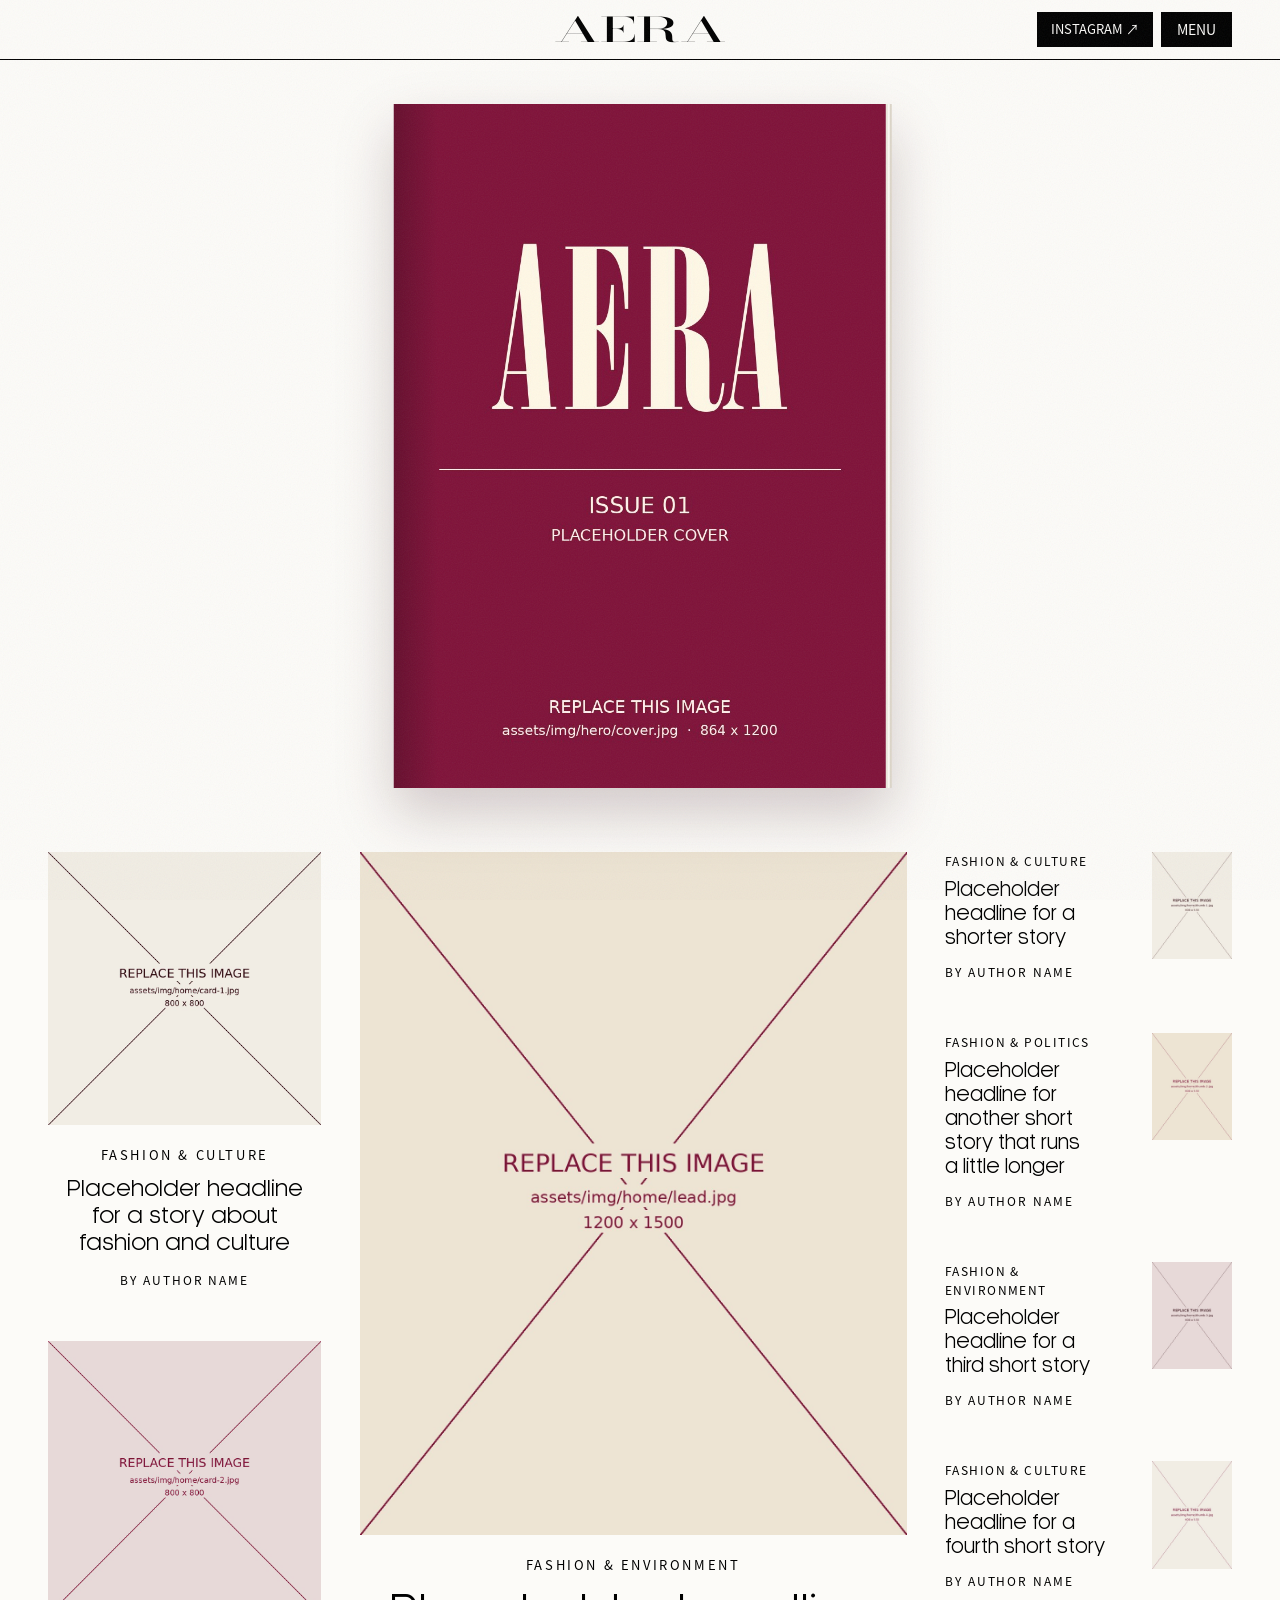
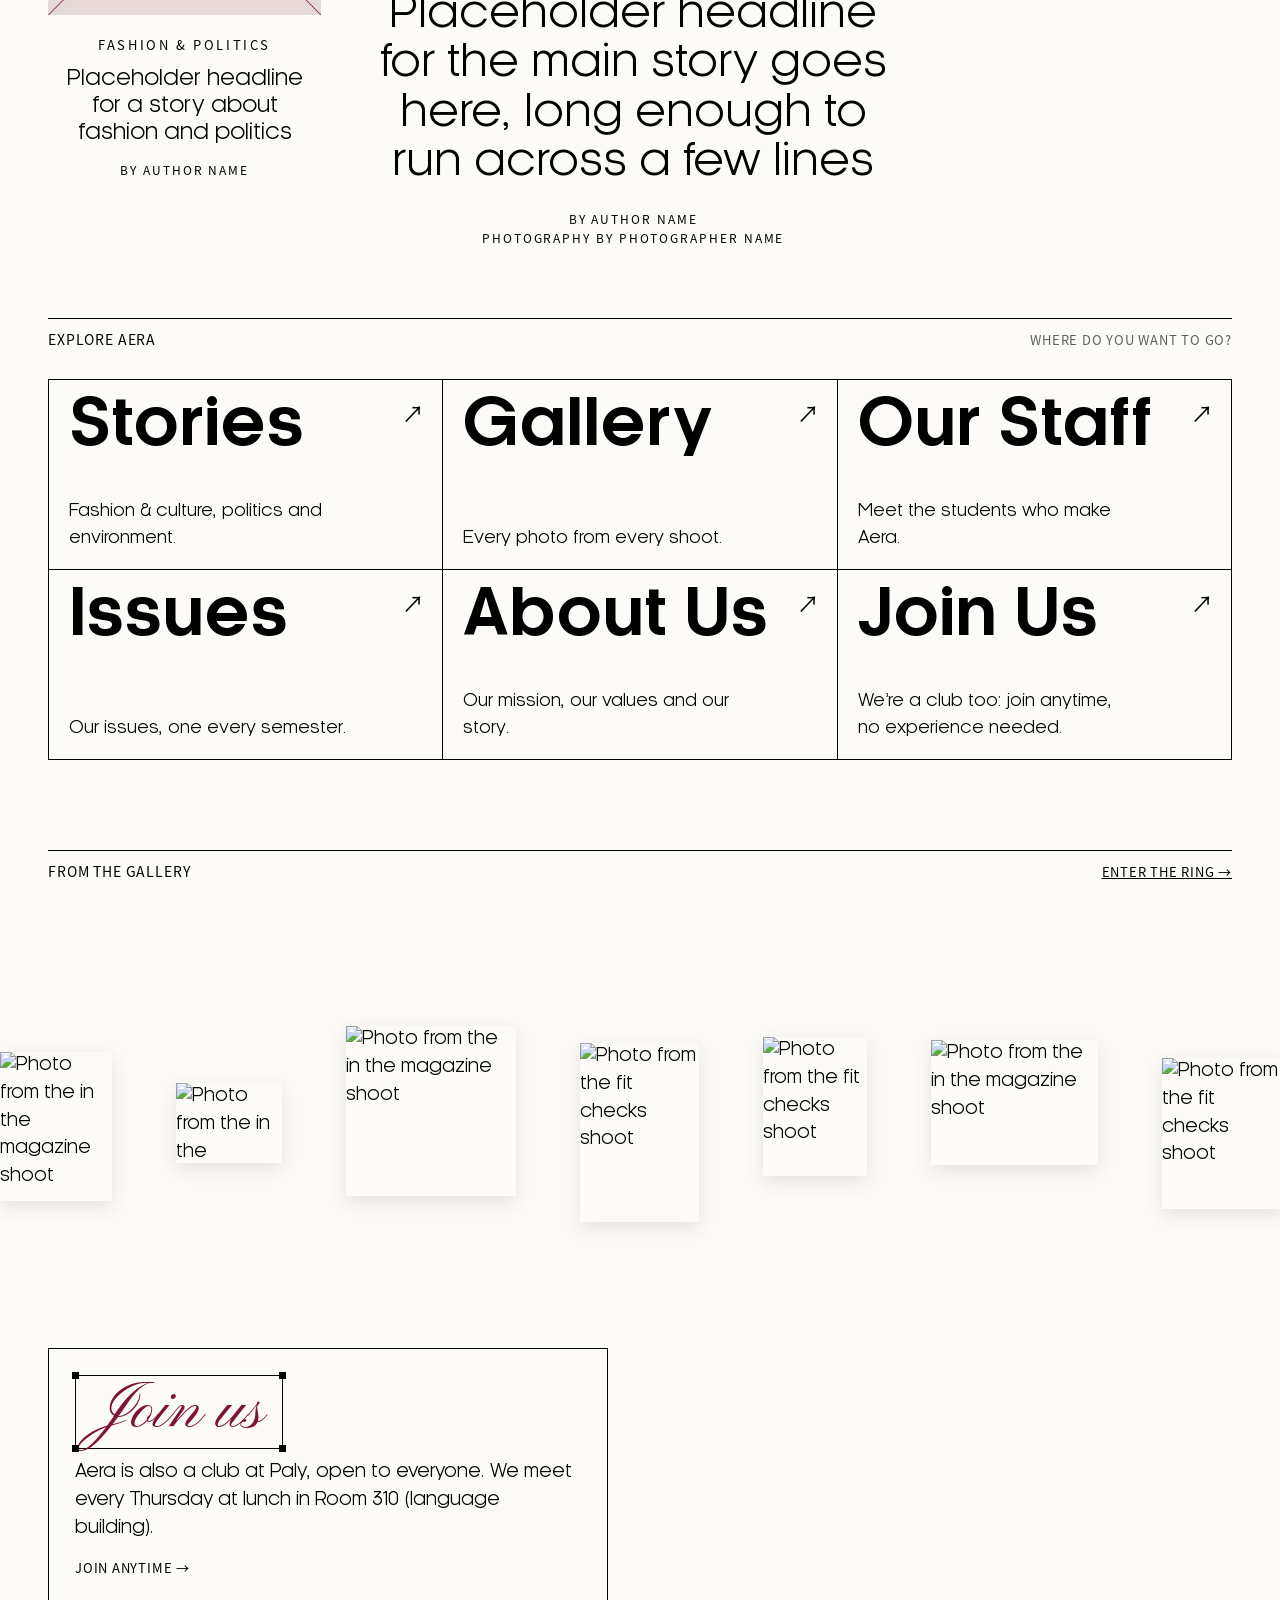
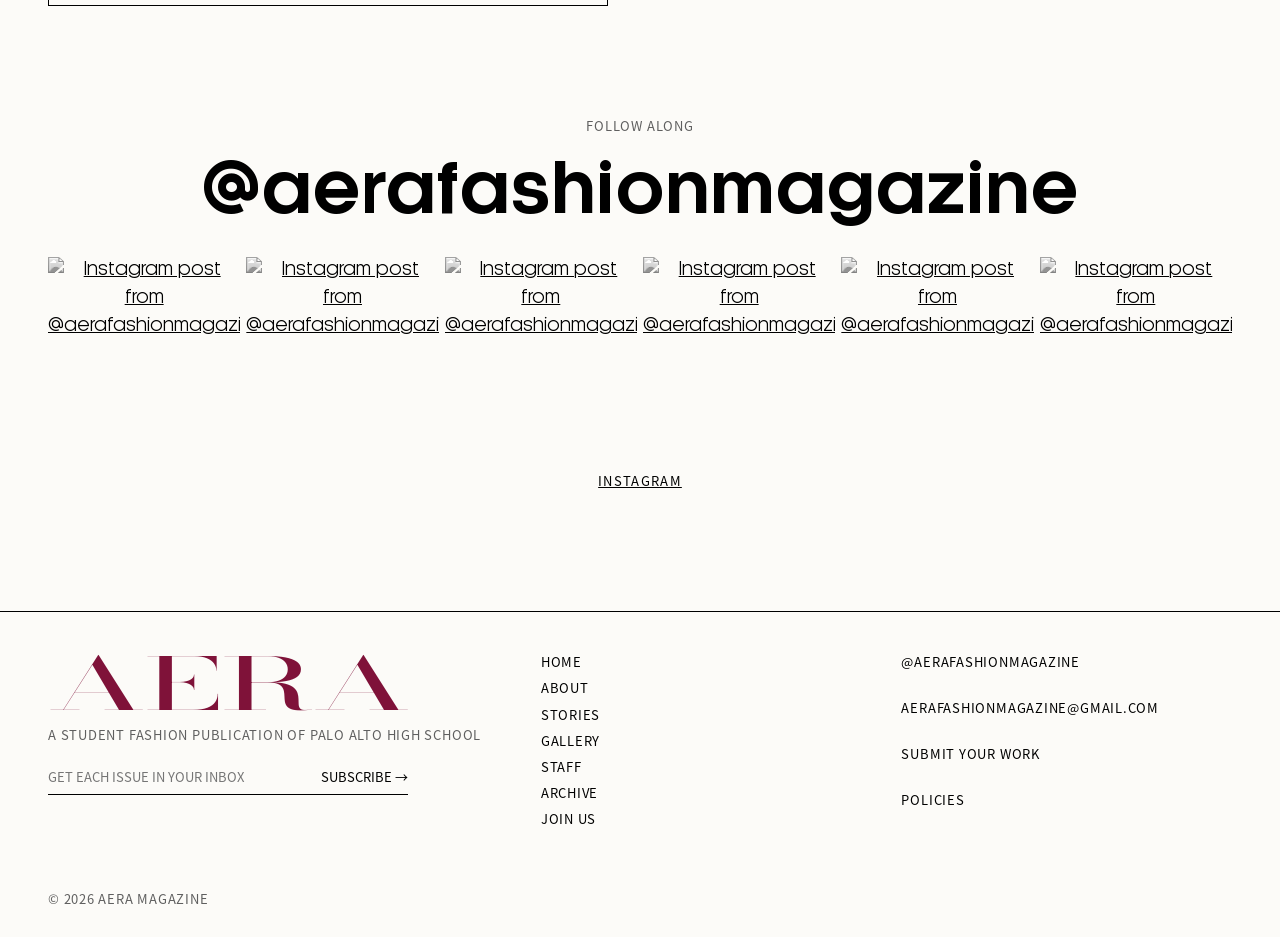
==== commit 2aa8267f: "Replace the big AERA on the home page with a page-turning magazine hero A closed cover sits in the m" ====
--- a/index.html
+++ b/index.html
@@ -9,17 +9,28 @@
   <link rel="preconnect" href="https://fonts.gstatic.com" crossorigin>
   <link href="https://fonts.googleapis.com/css2?family=Anton&family=Bodoni+Moda:opsz,wght@6..96,400..700&family=Pinyon+Script&display=swap" rel="stylesheet">
   <link rel="preload" href="assets/fonts/OPTIOnyx.otf" as="font" type="font/otf" crossorigin>
-  <link rel="stylesheet" href="assets/css/style.css?v=2026111222451">
+  <link rel="stylesheet" href="assets/css/style.css?v=2026111223201">
 </head>
 <body data-page="home">
   <div id="site-header"></div>
 
   <main>
 
-    <section class="hero-name">
-      <h1 class="wordmark" aria-label="Aera">
-        <span>A</span><span>E</span><span>R</span><span>A</span>
-      </h1>
+    <!-- HERO: a magazine that opens and turns its pages (replaces the big AERA).
+         Photos live in assets/img/hero/: cover.jpg (one tall page, 864 x 1200) and spread-1.jpg, spread-2.jpg, spread-3.jpg
+         (each a whole two-page spread in one picture, 2160 x 1500). Replace the files keeping the same names, or add more
+         spreads by listing them in data-spreads below. See "Home page magazine hero" in HOW-TO-EDIT.md. -->
+    <section class="mag-hero" aria-label="Aera magazine preview">
+      <h1 class="sr-only">Aera Magazine</h1>
+      <div class="mag-stage is-closed" id="mag" role="button" tabindex="0" aria-label="Turn the page"
+           data-cover="assets/img/hero/cover.jpg"
+           data-spreads="assets/img/hero/spread-1.jpg, assets/img/hero/spread-2.jpg, assets/img/hero/spread-3.jpg">
+        <div class="mag-book">
+          <div class="mag-pg mag-pg-l"></div>
+          <div class="mag-pg mag-pg-r"></div>
+          <div class="mag-flip"><div class="mag-face mag-front"></div><div class="mag-face mag-back"></div></div>
+        </div>
+      </div>
     </section>
 
     <!-- FEATURED STORIES (placeholder content: see "Home page featured stories" in HOW-TO-EDIT.md)
@@ -144,7 +155,8 @@
 
   <div id="site-footer"></div>
 
-  <script src="assets/js/data.js?v=2026111222451"></script>
-  <script src="assets/js/main.js?v=2026111222451"></script>
+  <script src="assets/js/data.js?v=2026111223201"></script>
+  <script src="assets/js/main.js?v=2026111223201"></script>
+  <script src="assets/js/hero.js?v=2026111223201"></script>
 </body>
 </html>
--- a/assets/css/style.css
+++ b/assets/css/style.css
@@ -769,3 +769,32 @@
   .feed-right { gap: 28px; }
 }
 @media (max-width: 560px) { .feed-left { grid-template-columns: 1fr; } }
+
+/* ---------- home hero: a magazine that opens and turns its pages ---------- */
+.mag-hero { display: grid; justify-items: center; padding: clamp(20px, 3.5vw, 44px) var(--gutter) clamp(8px, 2vw, 24px); }
+.mag-stage {
+  --mag-h: min(76vh, 780px);                       /* how tall the open magazine is: about three quarters of the screen */
+  position: relative; width: min(100%, calc(var(--mag-h) * 1.44)); aspect-ratio: 1.44 / 1;   /* an open spread is 1.44 times wider than tall */
+  cursor: pointer; -webkit-tap-highlight-color: transparent;
+  filter: drop-shadow(0 26px 28px rgba(51, 11, 19, .2));
+  opacity: 0; transition: opacity .6s;
+}
+.mag-stage.is-ready { opacity: 1; }
+.mag-book { position: absolute; inset: 0; perspective: 2600px; }
+.mag-book.is-sliding { transition: transform var(--mag-flip-ms, 1100ms) cubic-bezier(.65, .05, .3, 1); }
+.mag-stage.is-closed .mag-book { transform: translateX(-25%); }   /* closed: the cover (the right page) sits in the middle */
+.mag-pg { position: absolute; top: 0; bottom: 0; width: 50%; background: #fff no-repeat; }
+.mag-pg-l { left: 0; box-shadow: -2px 0 0 #ECE7DC, -4px 0 0 #FBF9F4, -6px 0 0 #DCD6C9; }   /* a few paper edges */
+.mag-pg-r { right: 0; box-shadow: 2px 0 0 #ECE7DC, 4px 0 0 #FBF9F4, 6px 0 0 #DCD6C9; }
+.mag-flip { position: absolute; top: 0; bottom: 0; left: 50%; width: 50%; z-index: 3; display: none; transform-origin: left center; transform-style: preserve-3d; }
+.mag-face { position: absolute; inset: 0; background: #fff no-repeat; backface-visibility: hidden; -webkit-backface-visibility: hidden; }
+.mag-face.mag-back { transform: rotateY(180deg); }
+[data-mag-kind="l"] { background-size: 200% 100%; background-position: 0 0; }       /* left half of a spread picture */
+[data-mag-kind="r"] { background-size: 200% 100%; background-position: 100% 0; }    /* right half of a spread picture */
+[data-mag-kind="c"] { background-size: cover; background-position: center; }         /* a single page, like the cover */
+/* soft shading where the pages curve into the spine */
+.mag-pg::after, .mag-face::after { content: ""; position: absolute; inset: 0; pointer-events: none; }
+.mag-pg-r::after, .mag-face.mag-front::after { background: linear-gradient(to right, rgba(0, 0, 0, .2), rgba(0, 0, 0, 0) 9%); }
+.mag-pg-l::after, .mag-face.mag-back::after { background: linear-gradient(to left, rgba(0, 0, 0, .2), rgba(0, 0, 0, 0) 9%); }
+.mag-stage:focus-visible { outline: 2px solid var(--ink); outline-offset: 14px; }
+@media (prefers-reduced-motion: reduce) { .mag-book.is-sliding { transition: none; } }
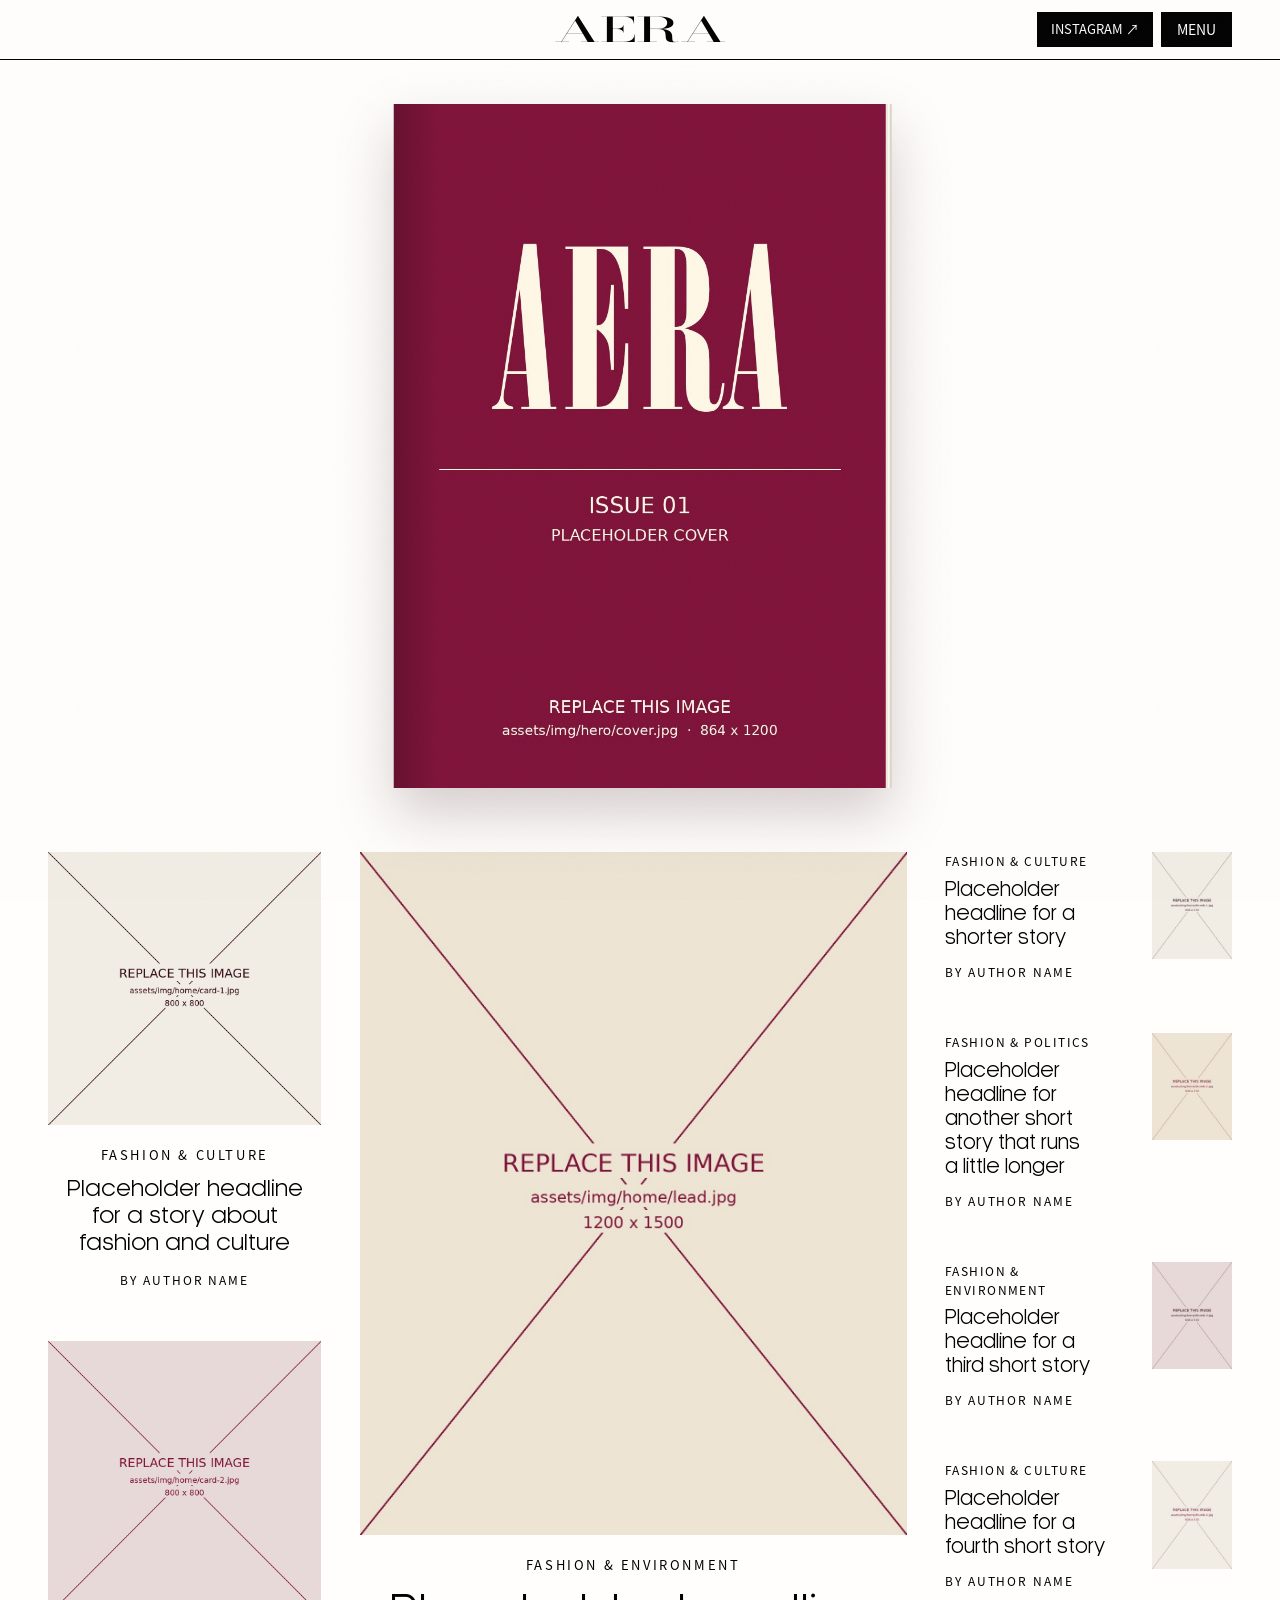
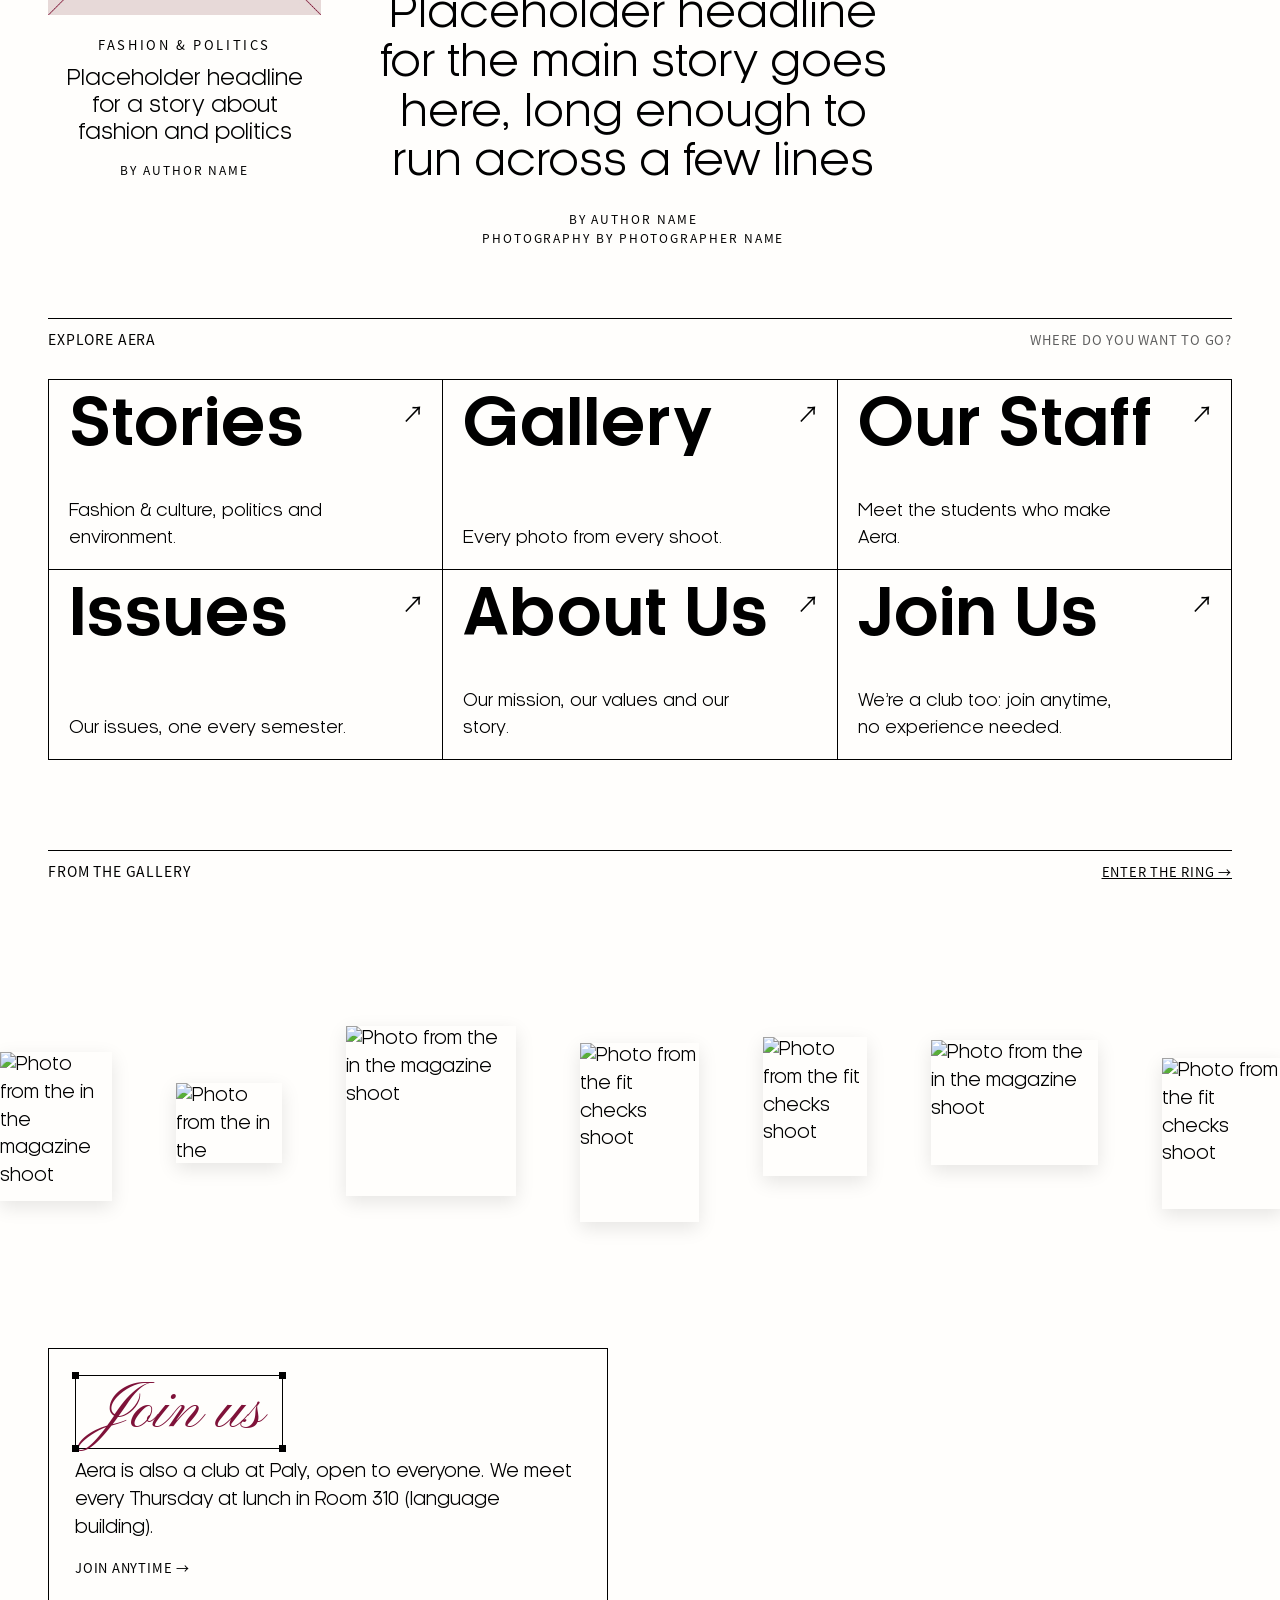
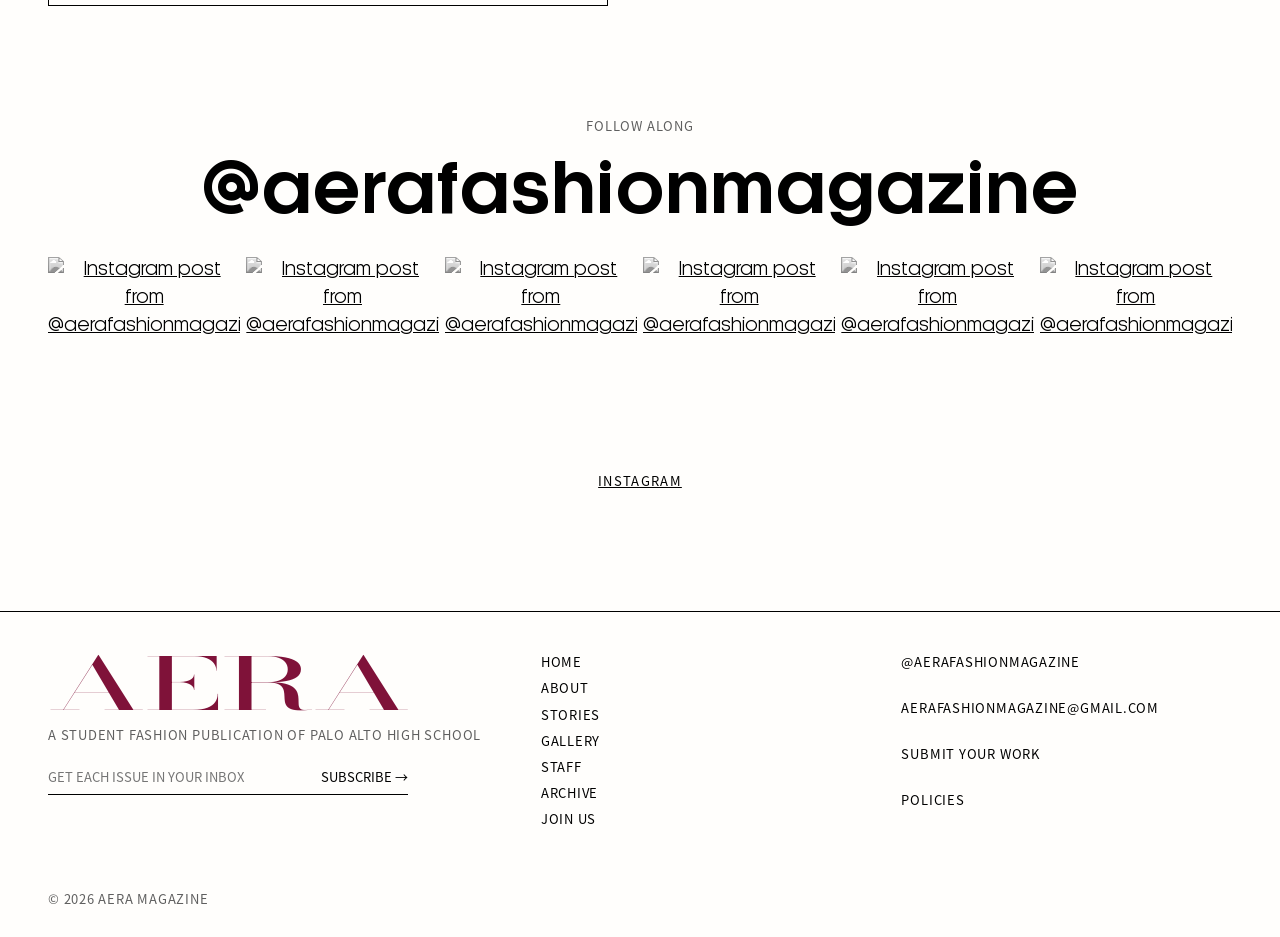
==== commit 3e9451d1: "Make the page background a purer white --paper goes from #FCFBF8 to #FFFEFC (near-white, faintest wa" ====
--- a/index.html
+++ b/index.html
@@ -9,7 +9,7 @@
   <link rel="preconnect" href="https://fonts.gstatic.com" crossorigin>
   <link href="https://fonts.googleapis.com/css2?family=Anton&family=Bodoni+Moda:opsz,wght@6..96,400..700&family=Pinyon+Script&display=swap" rel="stylesheet">
   <link rel="preload" href="assets/fonts/OPTIOnyx.otf" as="font" type="font/otf" crossorigin>
-  <link rel="stylesheet" href="assets/css/style.css?v=2026111223201">
+  <link rel="stylesheet" href="assets/css/style.css?v=2026111419301">
 </head>
 <body data-page="home">
   <div id="site-header"></div>
@@ -155,8 +155,8 @@
 
   <div id="site-footer"></div>
 
-  <script src="assets/js/data.js?v=2026111223201"></script>
-  <script src="assets/js/main.js?v=2026111223201"></script>
-  <script src="assets/js/hero.js?v=2026111223201"></script>
+  <script src="assets/js/data.js?v=2026111419301"></script>
+  <script src="assets/js/main.js?v=2026111419301"></script>
+  <script src="assets/js/hero.js?v=2026111419301"></script>
 </body>
 </html>
--- a/assets/css/style.css
+++ b/assets/css/style.css
@@ -17,7 +17,7 @@
 }
 
 :root {
-  --paper: #FCFBF8;   /* page background: white with a hint of warmth */
+  --paper: #FFFEFC;   /* page background: near-pure white with the faintest warmth */
   --panel: #F1EDE5;   /* soft stone behind the bookshelf and gallery ring */
   --ink: #000000;
   --muted: #5F5F5F;
@@ -79,7 +79,7 @@
   position: fixed; inset: 0;
   pointer-events: none;
   z-index: 9000;
-  opacity: .06;
+  opacity: .035;   /* light enough that the page still reads as white */
   background-image: url("data:image/svg+xml,%3Csvg xmlns='http://www.w3.org/2000/svg' width='180' height='180'%3E%3Cfilter id='n'%3E%3CfeTurbulence type='fractalNoise' baseFrequency='.85' numOctaves='3' stitchTiles='stitch'/%3E%3C/filter%3E%3Crect width='100%25' height='100%25' filter='url(%23n)'/%3E%3C/svg%3E");
 }
 
@@ -798,3 +798,18 @@
 .mag-pg-l::after, .mag-face.mag-back::after { background: linear-gradient(to left, rgba(0, 0, 0, .2), rgba(0, 0, 0, 0) 9%); }
 .mag-stage:focus-visible { outline: 2px solid var(--ink); outline-offset: 14px; }
 @media (prefers-reduced-motion: reduce) { .mag-book.is-sliding { transition: none; } }
+
+/* ---------- about page: banner, centred column, big numbers ---------- */
+@font-face { font-family: 'Kamerik'; src: url('../fonts/kamerik-light.woff2') format('woff2'); font-weight: 300; font-display: swap; }
+.about-hero { position: relative; height: max(230px, min(37vw, 72vh)); overflow: hidden; background: var(--mahogany); }   /* about 2.7 times wider than tall, never shorter than 230px */
+.about-hero img { position: absolute; inset: 0; width: 100%; height: 100%; object-fit: cover; display: block; }
+.about-hero-title { position: absolute; inset: 0; display: grid; place-items: center; margin: 0; color: #fff; font-family: var(--f-serif); font-weight: 300; font-style: italic; font-size: clamp(72px, 14vw, 210px); line-height: 1; letter-spacing: -.02em; text-transform: none; text-shadow: 0 2px 30px rgba(0, 0, 0, .25); }
+.about-col { width: min(100% - 2 * var(--gutter), 700px); margin: 0 auto; padding: clamp(64px, 10vw, 150px) 0 clamp(56px, 8vw, 110px); }
+.about-heading { font-family: var(--f-cond); font-weight: 700; font-size: clamp(36px, 4.7vw, 66px); line-height: .98; letter-spacing: -.035em; text-transform: none; margin: 0 0 .6em; }
+.about-col p { font-family: var(--f-serif); font-size: clamp(18px, 1.5vw, 21px); line-height: 1.5; letter-spacing: -.01em; margin: 0 0 1.3em; }
+.about-sub { font-family: var(--f-cond); font-weight: 700; font-size: clamp(26px, 2.4vw, 34px); line-height: 1.1; letter-spacing: -.02em; text-transform: none; margin: 2em 0 .5em; }
+.about-col a { color: inherit; text-decoration: underline; text-underline-offset: 3px; text-decoration-thickness: 1px; }
+.about-col a:hover { color: var(--logo); }
+.about-stats { list-style: none; display: flex; justify-content: center; gap: clamp(40px, 9vw, 140px); margin: 0; padding: 0 var(--gutter) clamp(90px, 12vw, 180px); text-align: center; }
+.about-stats .n { display: block; font-family: var(--f-cond); font-weight: 700; font-style: italic; font-size: clamp(48px, 5.4vw, 80px); line-height: 1; letter-spacing: -.03em; }
+.about-stats .c { display: block; margin-top: 10px; font-family: var(--f-serif); font-size: 17px; }
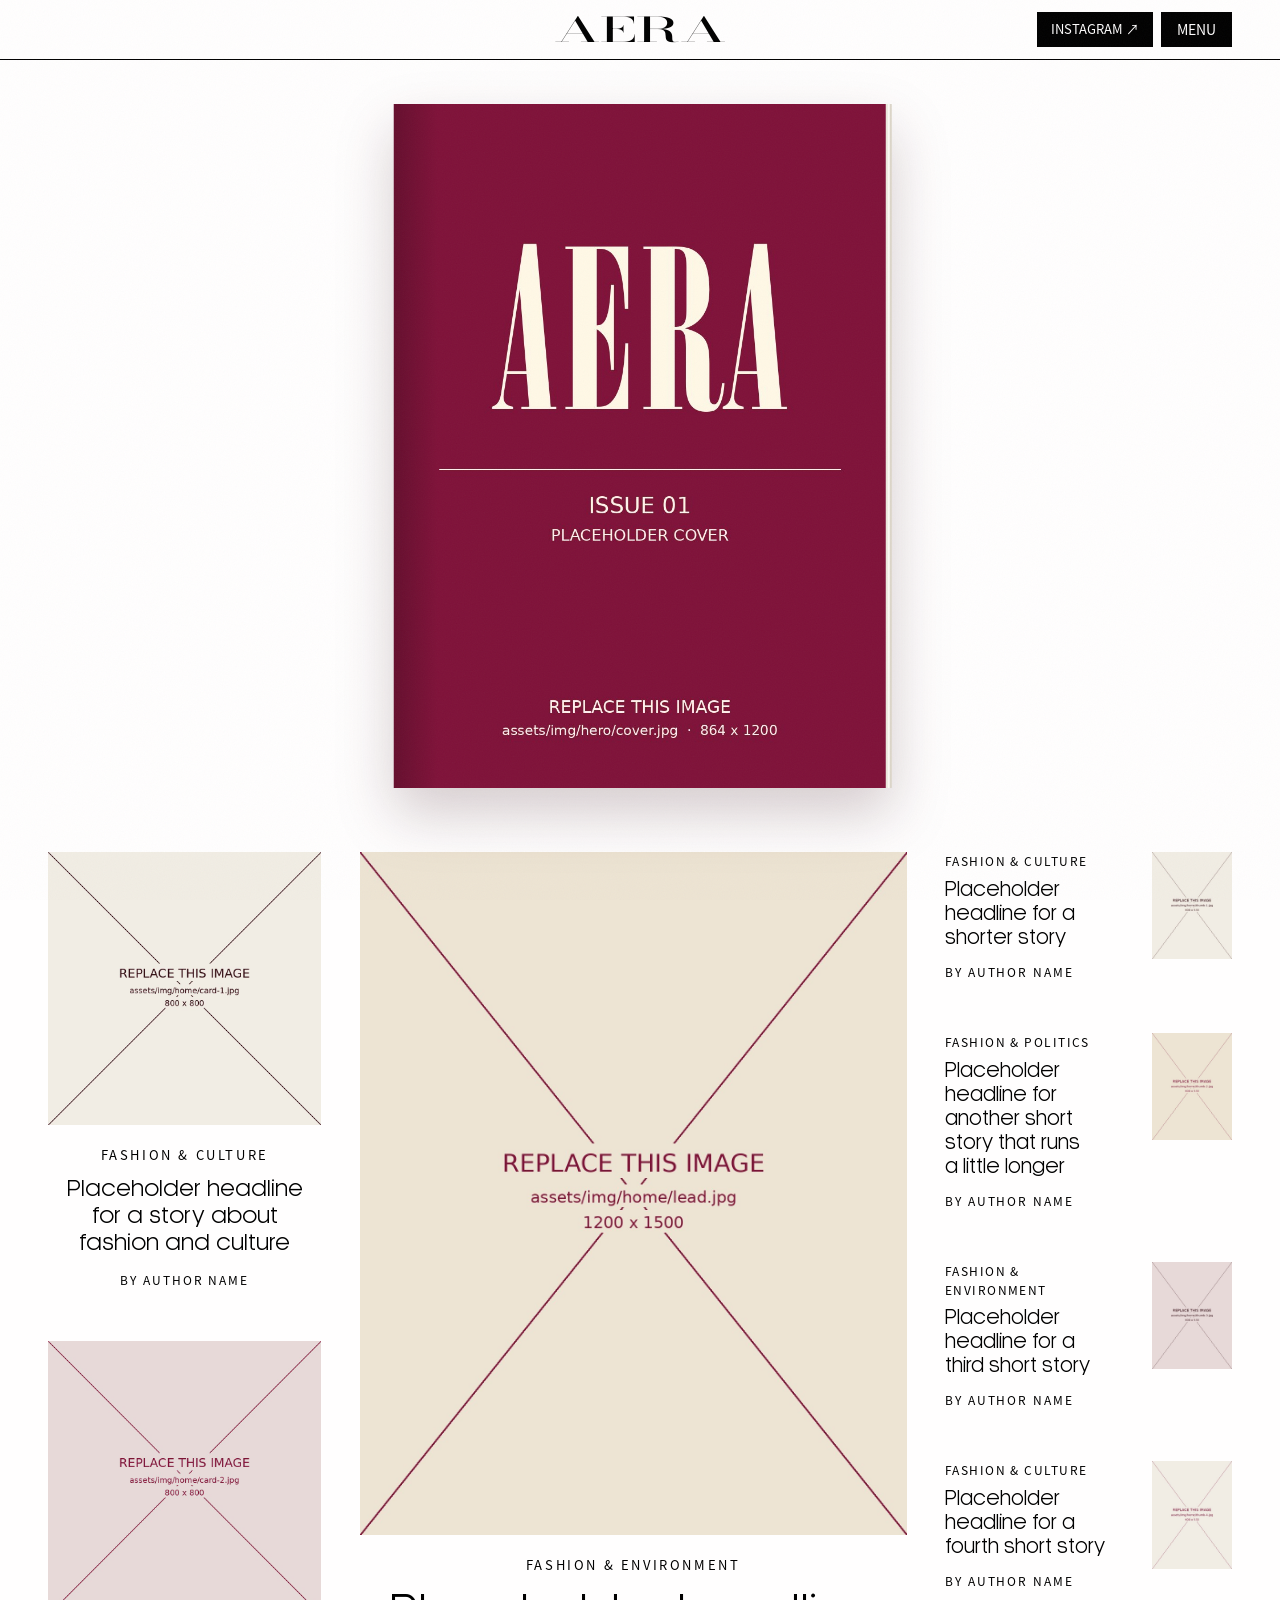
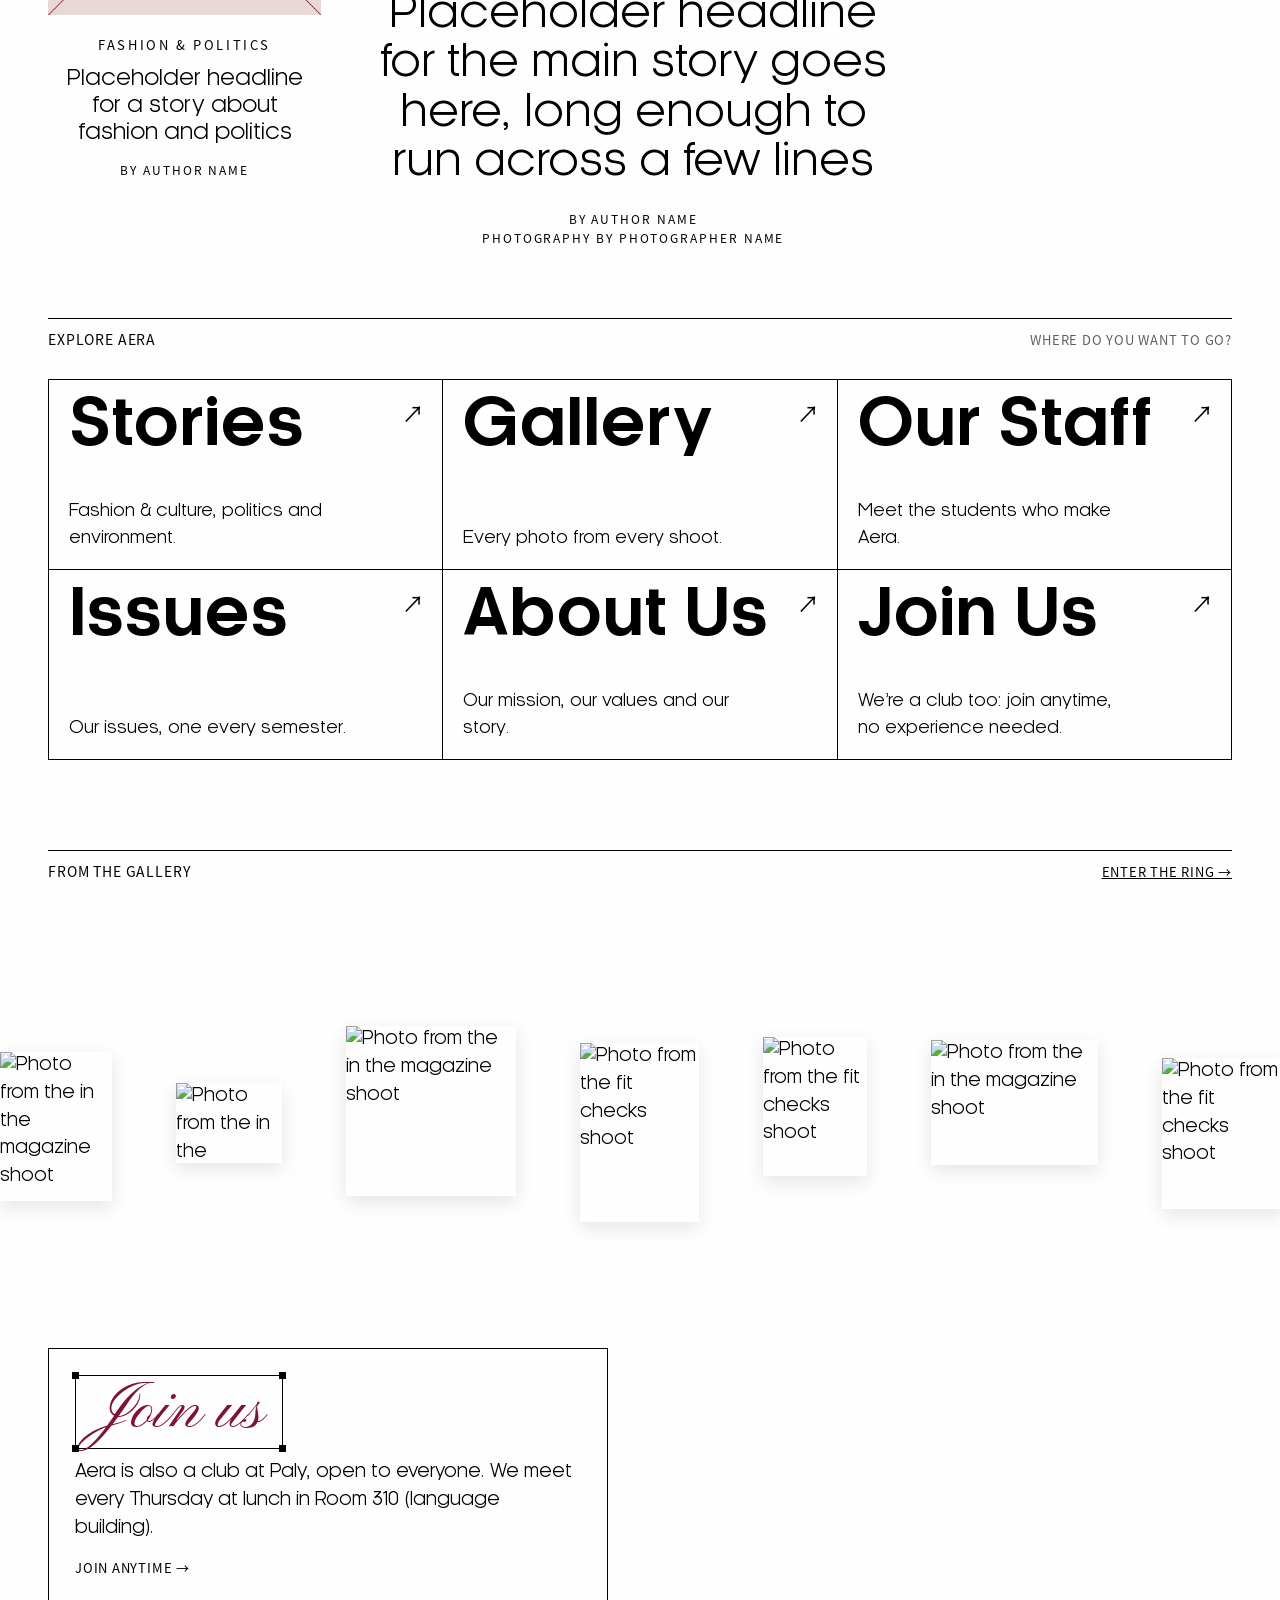
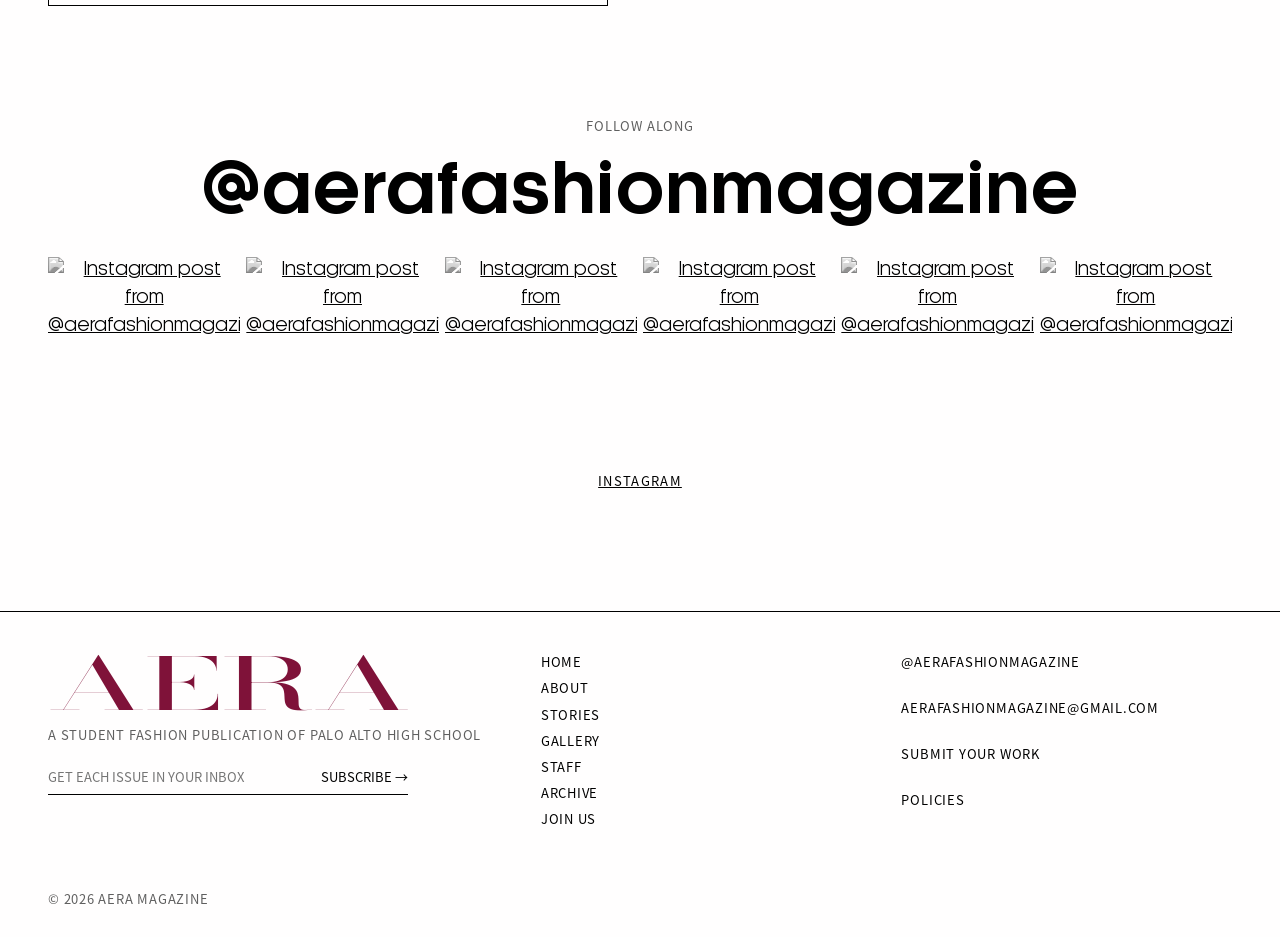
==== commit ecdd0d0c: "Set the page background to #FFFEFE Co-Authored-By: Claude Sonnet 5.5 <noreply@anthropic.com> Claude-" ====
--- a/index.html
+++ b/index.html
@@ -9,7 +9,7 @@
   <link rel="preconnect" href="https://fonts.gstatic.com" crossorigin>
   <link href="https://fonts.googleapis.com/css2?family=Anton&family=Bodoni+Moda:opsz,wght@6..96,400..700&family=Pinyon+Script&display=swap" rel="stylesheet">
   <link rel="preload" href="assets/fonts/OPTIOnyx.otf" as="font" type="font/otf" crossorigin>
-  <link rel="stylesheet" href="assets/css/style.css?v=2026111419301">
+  <link rel="stylesheet" href="assets/css/style.css?v=2026111419221">
 </head>
 <body data-page="home">
   <div id="site-header"></div>
@@ -155,8 +155,8 @@
 
   <div id="site-footer"></div>
 
-  <script src="assets/js/data.js?v=2026111419301"></script>
-  <script src="assets/js/main.js?v=2026111419301"></script>
-  <script src="assets/js/hero.js?v=2026111419301"></script>
+  <script src="assets/js/data.js?v=2026111419221"></script>
+  <script src="assets/js/main.js?v=2026111419221"></script>
+  <script src="assets/js/hero.js?v=2026111419221"></script>
 </body>
 </html>
--- a/assets/css/style.css
+++ b/assets/css/style.css
@@ -17,7 +17,7 @@
 }
 
 :root {
-  --paper: #FFFEFC;   /* page background: near-pure white with the faintest warmth */
+  --paper: #FFFEFE;   /* page background: near-pure white, the faintest warm tint */
   --panel: #F1EDE5;   /* soft stone behind the bookshelf and gallery ring */
   --ink: #000000;
   --muted: #5F5F5F;
